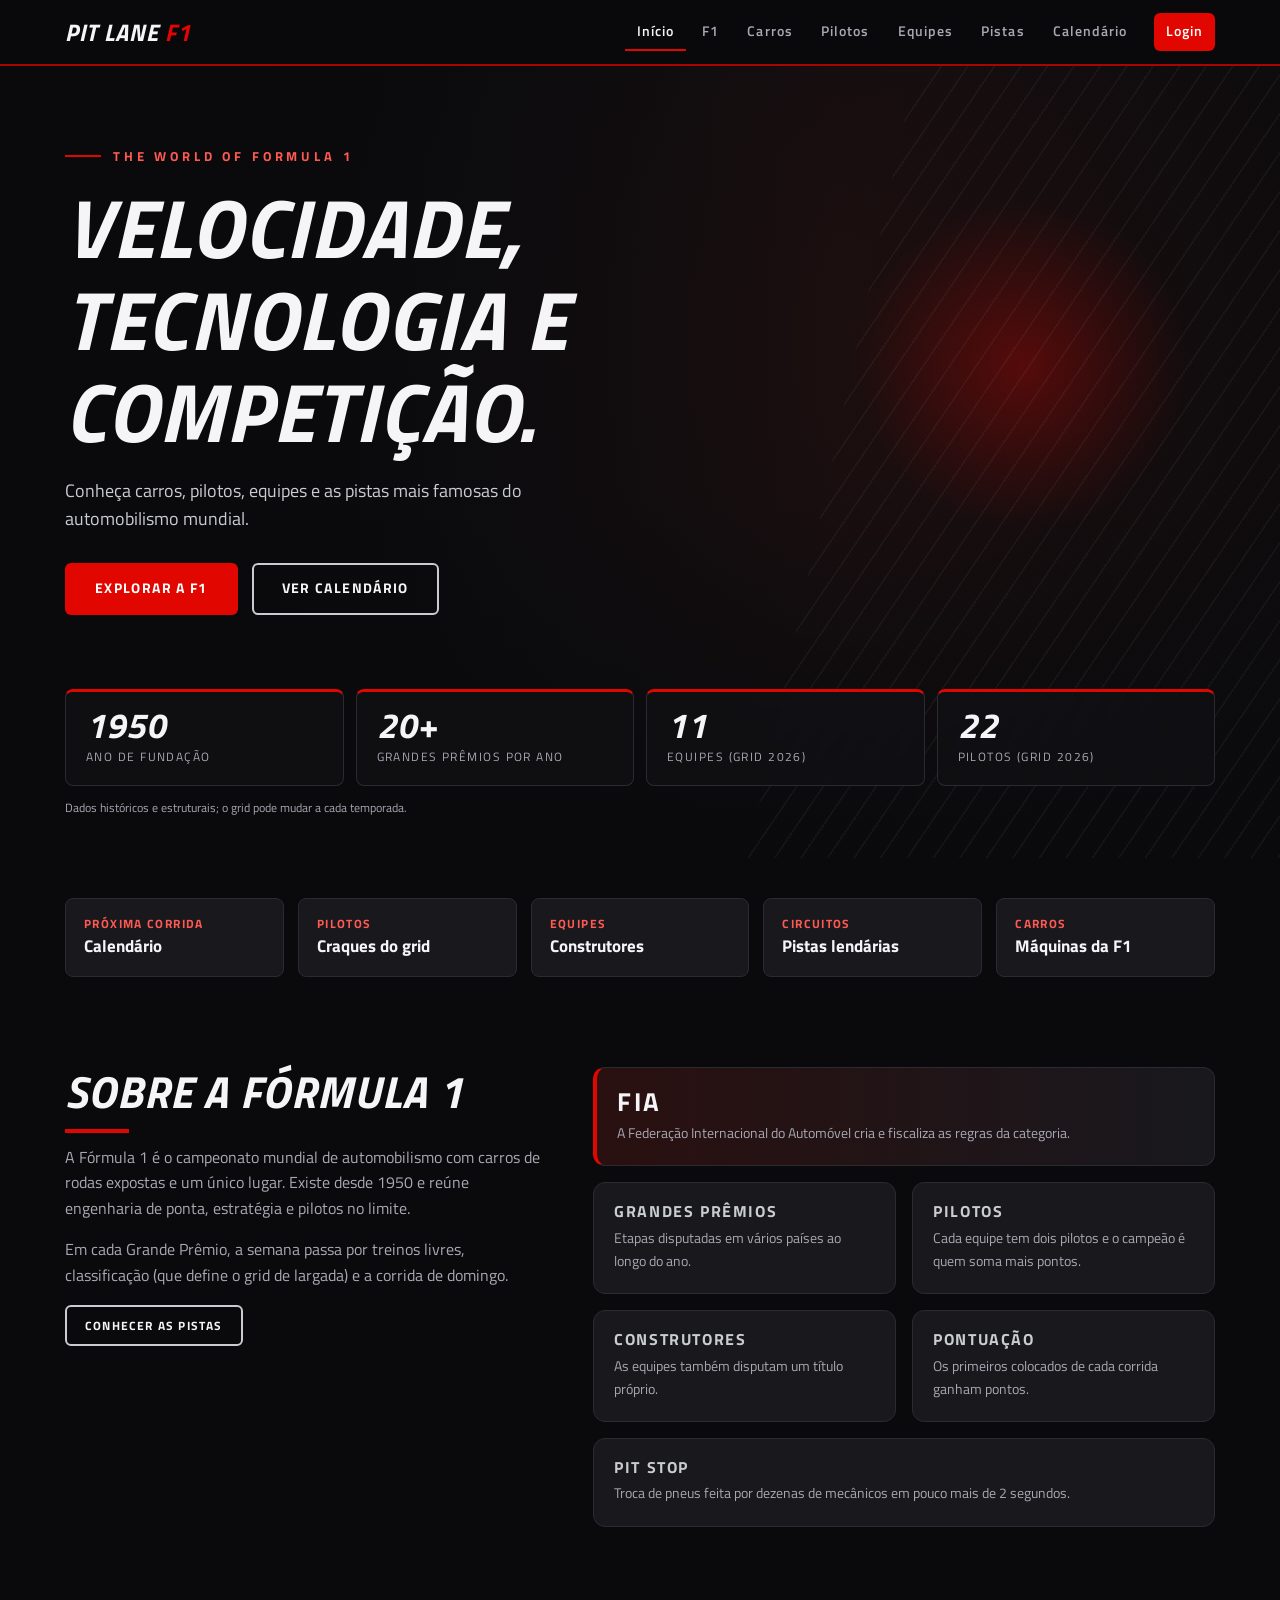
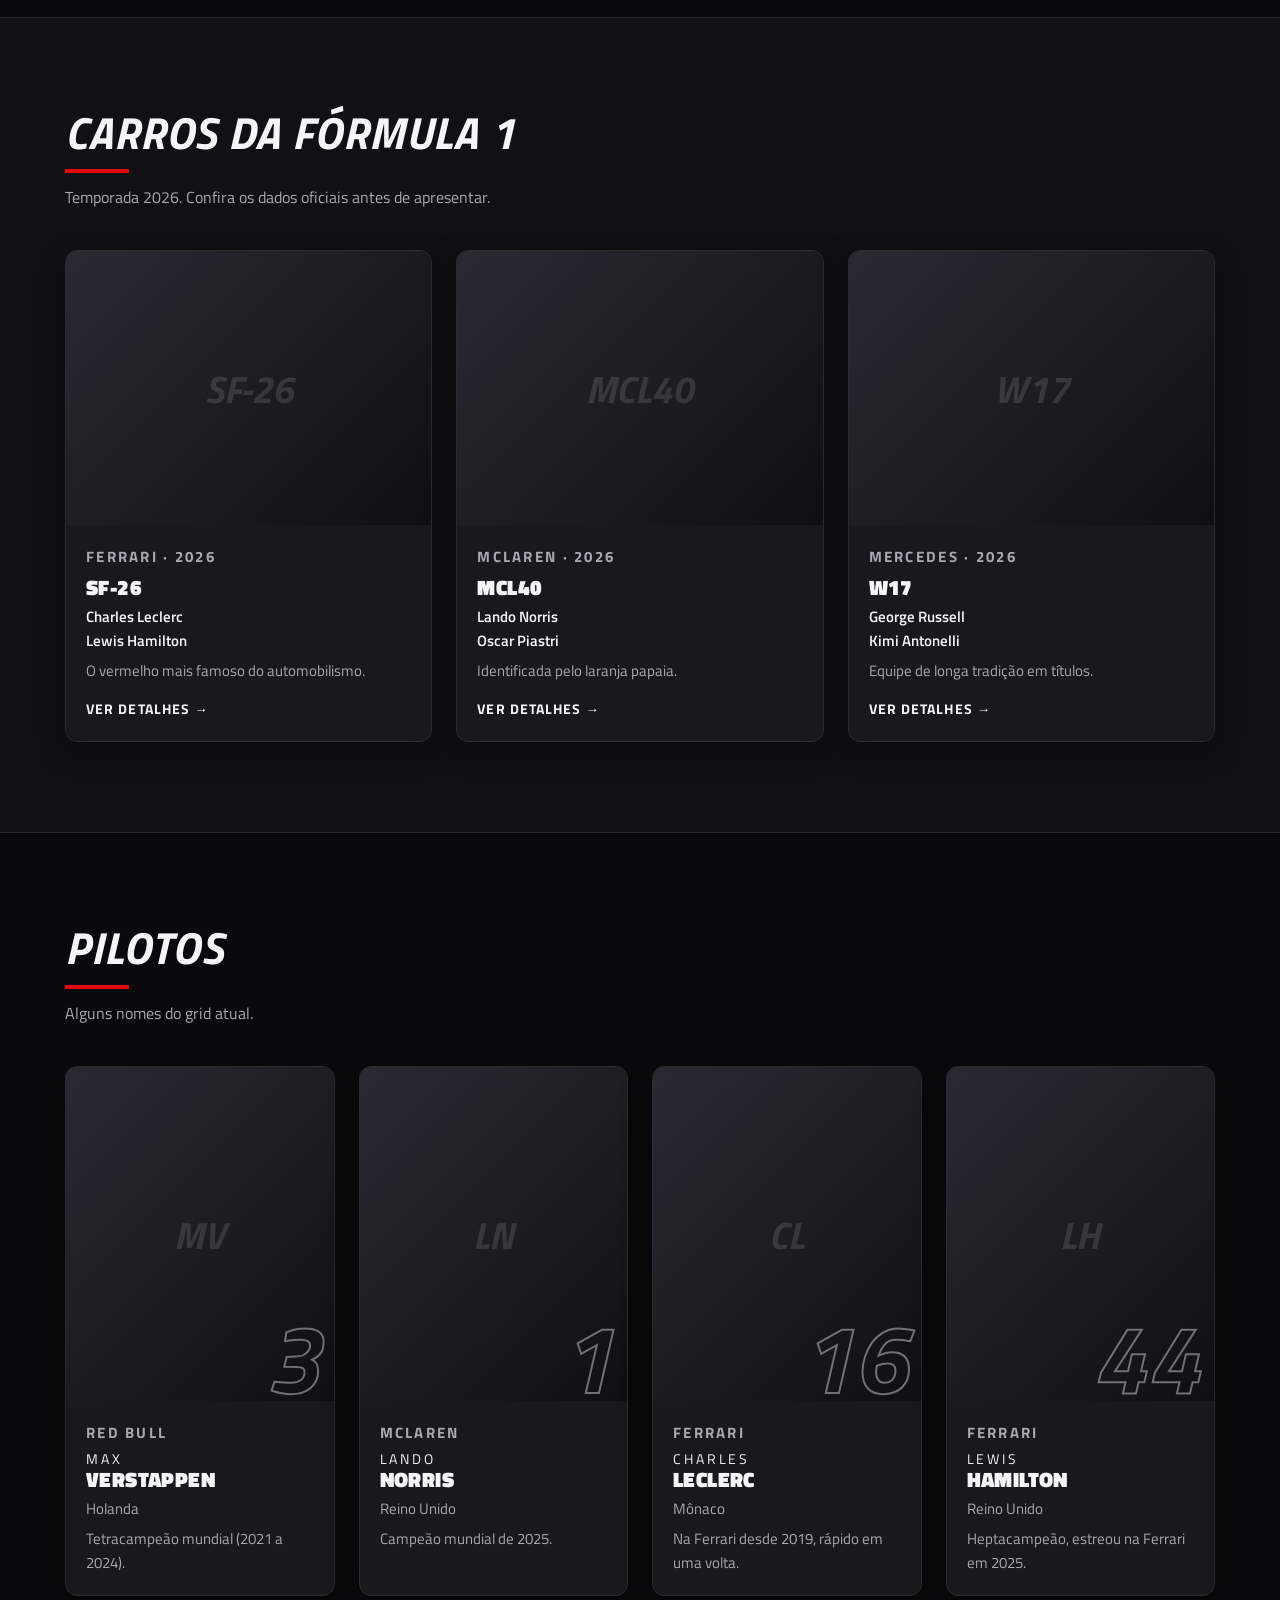
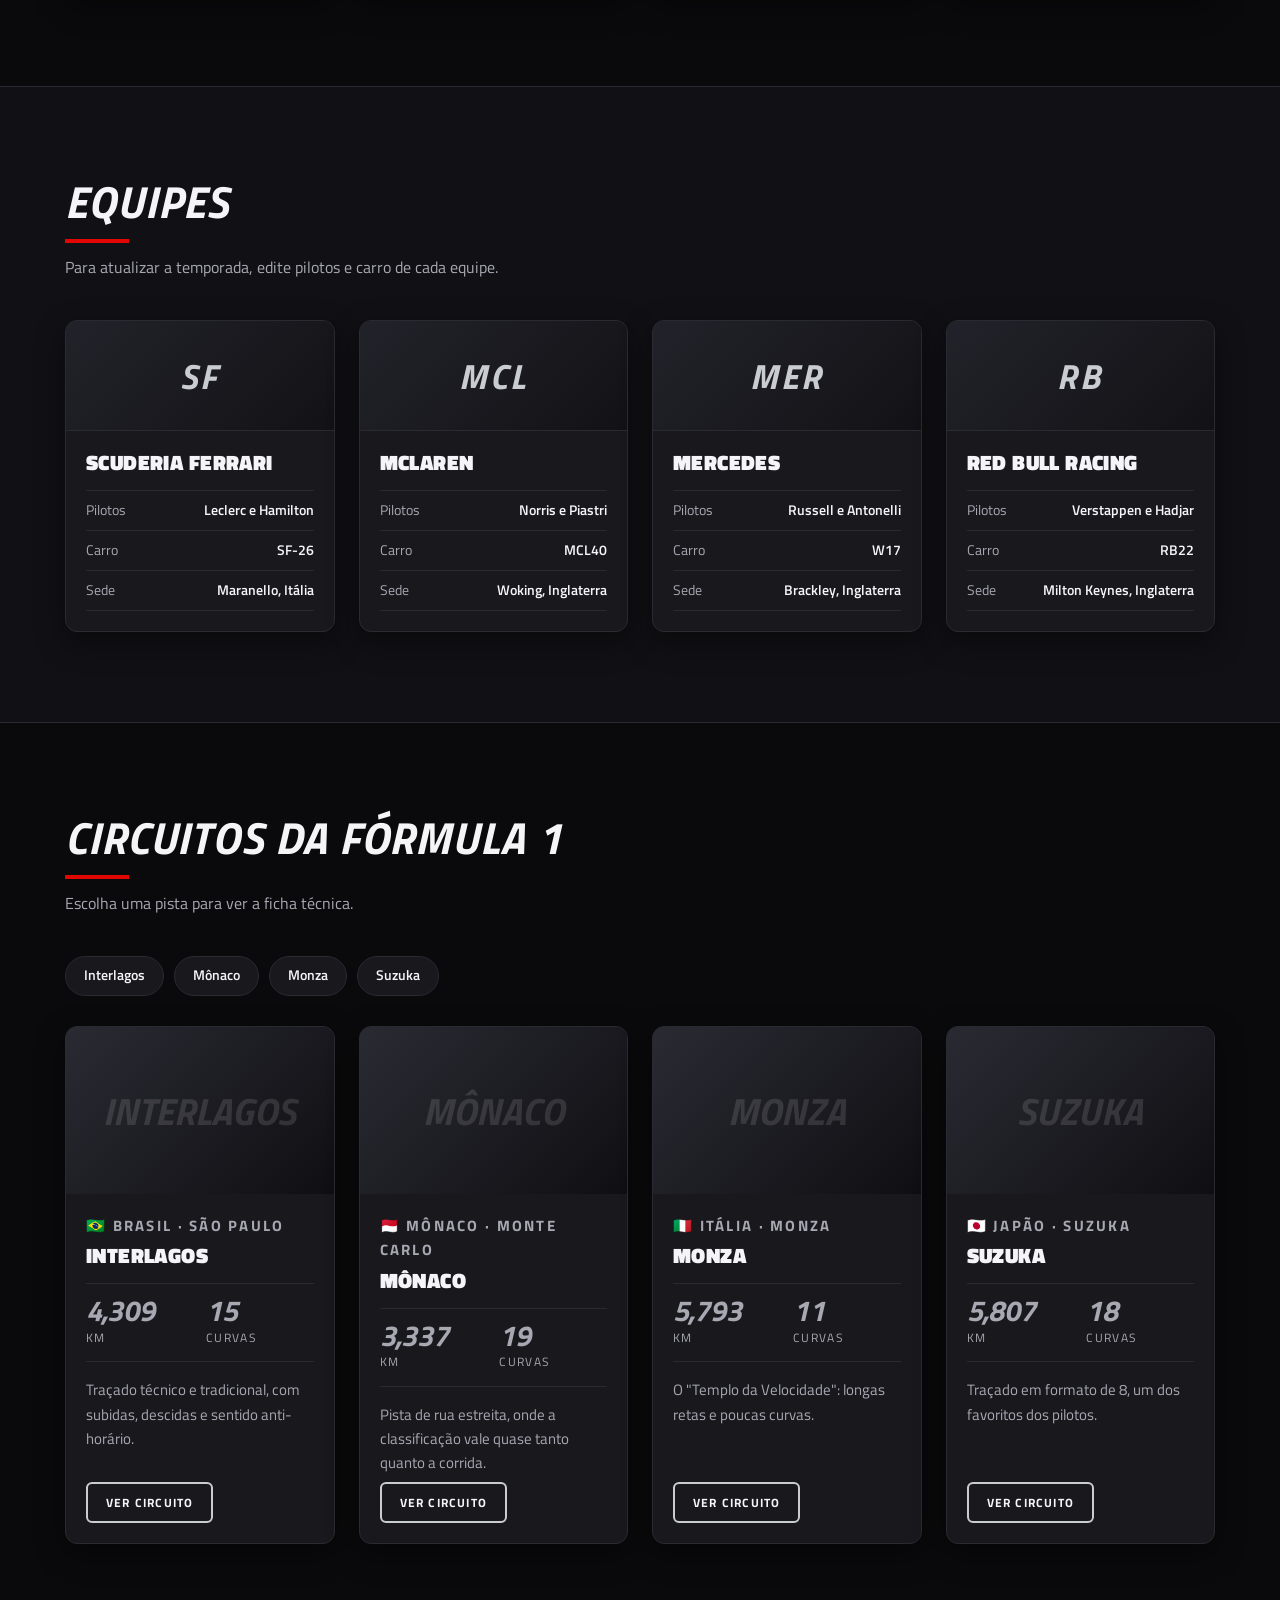
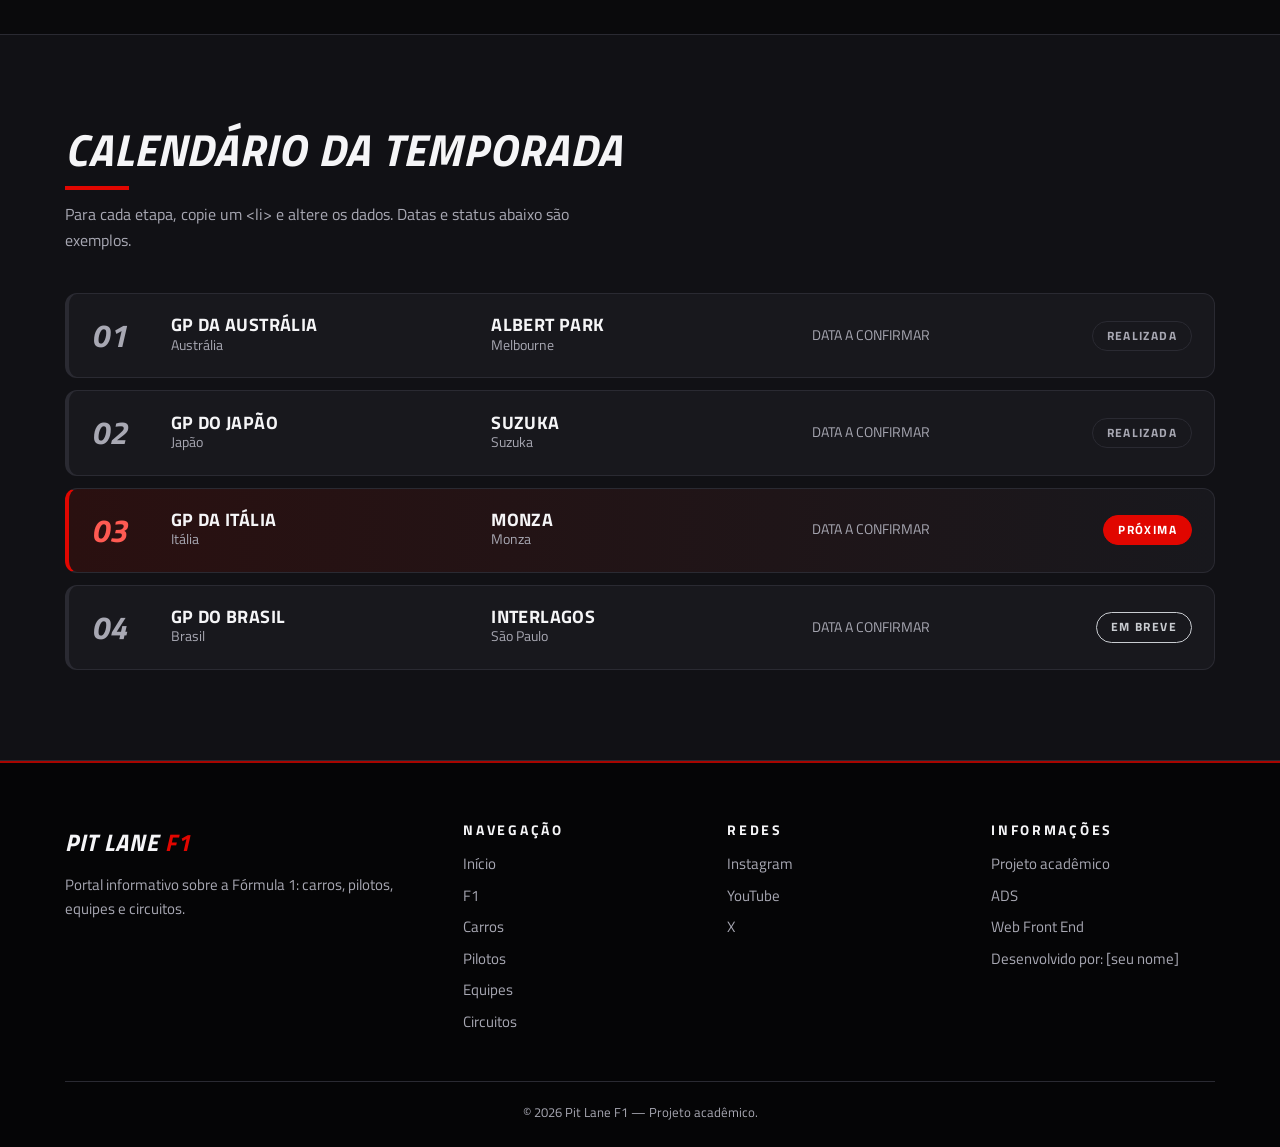
==== index.html @ fde498ed "Adiciona site Formula 1" ====
<!DOCTYPE html>
<html lang="pt-BR">
<head>
  <meta charset="UTF-8">
  <meta name="viewport" content="width=device-width, initial-scale=1.0">
  <meta name="description" content="Pit Lane F1: portal sobre Fórmula 1 com carros, pilotos, equipes, circuitos e calendário da temporada.">
  <meta name="theme-color" content="#0a0a0c">
  <title>Pit Lane F1 | Carros, pilotos, equipes e circuitos</title>
  <!-- Fonte externa: Titillium Web (Google Fonts). É usada no CSS pela variável --fonte -->
  <link rel="preconnect" href="https://fonts.googleapis.com">
  <link rel="preconnect" href="https://fonts.gstatic.com" crossorigin>
  <link href="https://fonts.googleapis.com/css2?family=Titillium+Web:ital,wght@0,400;0,600;0,700;0,900;1,700&display=swap" rel="stylesheet">
  <link rel="stylesheet" href="style.css">
</head>
<body>

<!-- ============ HEADER ============ -->
<header class="site-header">
  <div class="container header-bar">
    <a href="#inicio" class="logo" aria-label="Pit Lane F1, ir para o início">PIT LANE <span>F1</span></a>
    <!-- Menu mobile sem JavaScript: o checkbox escondido guarda "aberto/fechado" e o CSS usa :checked -->
    <input type="checkbox" id="menu-toggle" class="menu-toggle" aria-label="Abrir menu">
    <label for="menu-toggle" class="menu-btn" aria-hidden="true">☰</label>
    <nav aria-label="Menu principal">
      <ul class="menu">
        <li><a href="#inicio">Início</a></li>
        <li><a href="#f1">F1</a></li>
        <li><a href="#carros">Carros</a></li>
        <li><a href="#pilotos">Pilotos</a></li>
        <li><a href="#equipes">Equipes</a></li>
        <li><a href="#pistas">Pistas</a></li>
        <li><a href="#calendario">Calendário</a></li>
        <li><a href="login.html" class="btn-login">Login</a></li>
      </ul>
    </nav>
  </div>
</header>

<main>
<!-- ============ HERO ============ -->
<section class="hero" id="inicio" aria-labelledby="hero-titulo">
  <!-- Para usar foto: salve em img/circuitos/hero.jpg (o caminho está em --img) -->
  <div class="hero-bg" style="--img:url('img/circuitos/hero.jpg')" role="img" aria-label="Carro de Fórmula 1 em alta velocidade na pista"></div>
  <div class="container">
    <p class="eyebrow">The world of Formula 1</p>
    <h1 id="hero-titulo">Velocidade, tecnologia e competição.</h1>
    <p class="hero-texto">Conheça carros, pilotos, equipes e as pistas mais famosas do automobilismo mundial.</p>
    <div class="hero-botoes">
      <a href="#f1" class="btn btn-primary">Explorar a F1</a>
      <a href="#calendario" class="btn btn-outline">Ver calendário</a>
    </div>
  </div>
  <div class="container">
    <!-- Números: 1950 é histórico; equipes e pilotos são do grid 2026. Confira em formula1.com antes de atualizar -->
    <ul class="stats" aria-label="A F1 em números">
      <li><strong>1950</strong><span>Ano de fundação</span></li>
      <li><strong>20+</strong><span>Grandes Prêmios por ano</span></li>
      <li><strong>11</strong><span>Equipes (grid 2026)</span></li>
      <li><strong>22</strong><span>Pilotos (grid 2026)</span></li>
    </ul>
    <p class="nota">Dados históricos e estruturais; o grid pode mudar a cada temporada.</p>
  </div>
</section>

<!-- Atalhos para as seções -->
<div class="container atalhos">
  <a href="#calendario" class="atalho"><span>Próxima corrida</span><strong>Calendário</strong></a>
  <a href="#pilotos" class="atalho"><span>Pilotos</span><strong>Craques do grid</strong></a>
  <a href="#equipes" class="atalho"><span>Equipes</span><strong>Construtores</strong></a>
  <a href="#pistas" class="atalho"><span>Circuitos</span><strong>Pistas lendárias</strong></a>
  <a href="#carros" class="atalho"><span>Carros</span><strong>Máquinas da F1</strong></a>
</div>

<!-- ============ SOBRE A F1 ============ -->
<section class="section" id="f1" aria-labelledby="f1-titulo">
  <div class="container sobre">
    <div class="sobre-texto section-head">
      <h2 id="f1-titulo">Sobre a Fórmula 1</h2>
      <p>A Fórmula 1 é o campeonato mundial de automobilismo com carros de rodas expostas e um único lugar. Existe desde 1950 e reúne engenharia de ponta, estratégia e pilotos no limite.</p>
      <p>Em cada Grande Prêmio, a semana passa por treinos livres, classificação (que define o grid de largada) e a corrida de domingo.</p>
      <a href="#pistas" class="btn btn-outline btn-sm">Conhecer as pistas</a>
    </div>
    <div class="sobre-cards">
      <article class="info info--largo info--destaque"><h3>FIA</h3><p>A Federação Internacional do Automóvel cria e fiscaliza as regras da categoria.</p></article>
      <article class="info"><h3>Grandes Prêmios</h3><p>Etapas disputadas em vários países ao longo do ano.</p></article>
      <article class="info"><h3>Pilotos</h3><p>Cada equipe tem dois pilotos e o campeão é quem soma mais pontos.</p></article>
      <article class="info"><h3>Construtores</h3><p>As equipes também disputam um título próprio.</p></article>
      <article class="info"><h3>Pontuação</h3><p>Os primeiros colocados de cada corrida ganham pontos.</p></article>
      <article class="info info--largo"><h3>Pit Stop</h3><p>Troca de pneus feita por dezenas de mecânicos em pouco mais de 2 segundos.</p></article>
    </div>
  </div>
</section>

<!-- ============ CARROS ============ -->
<!-- DADOS: para atualizar a temporada, altere os textos dos cards. Fonte: formula1.com -->
<section class="section section--alt" id="carros" aria-labelledby="carros-titulo">
  <div class="container">
    <div class="section-head">
      <h2 id="carros-titulo">Carros da Fórmula 1</h2>
      <p>Temporada 2026. Confira os dados oficiais antes de apresentar.</p>
    </div>
    <div class="grid">
      <article class="card">
        <!-- data-label aparece enquanto não houver foto; a foto entra pelo --img -->
        <div class="media media--car" data-label="SF-26" style="--img:url('img/carros/ferrari.jpg')" role="img" aria-label="Carro Ferrari SF-26"></div>
        <div class="card-body">
          <p class="tag">Ferrari · 2026</p><h3>SF-26</h3>
          <p class="car-pilotos">Charles Leclerc<br>Lewis Hamilton</p>
          <p>O vermelho mais famoso do automobilismo.</p>
          <a href="#equipes" class="link-seta">Ver detalhes →</a>
        </div>
      </article>
      <article class="card">
        <div class="media media--car" data-label="MCL40" style="--img:url('img/carros/mclaren.jpg')" role="img" aria-label="Carro McLaren MCL40"></div>
        <div class="card-body">
          <p class="tag">McLaren · 2026</p><h3>MCL40</h3>
          <p class="car-pilotos">Lando Norris<br>Oscar Piastri</p>
          <p>Identificada pelo laranja papaia.</p>
          <a href="#equipes" class="link-seta">Ver detalhes →</a>
        </div>
      </article>
      <article class="card">
        <div class="media media--car" data-label="W17" style="--img:url('img/carros/mercedes.jpg')" role="img" aria-label="Carro Mercedes W17"></div>
        <div class="card-body">
          <p class="tag">Mercedes · 2026</p><h3>W17</h3>
          <p class="car-pilotos">George Russell<br>Kimi Antonelli</p>
          <p>Equipe de longa tradição em títulos.</p>
          <a href="#equipes" class="link-seta">Ver detalhes →</a>
        </div>
      </article>
    </div>
  </div>
</section>

<!-- ============ PILOTOS ============ -->
<section class="section" id="pilotos" aria-labelledby="pilotos-titulo">
  <div class="container">
    <div class="section-head">
      <h2 id="pilotos-titulo">Pilotos</h2>
      <p>Alguns nomes do grid atual.</p>
    </div>
    <div class="grid">
      <article class="card driver">
        <div class="media media--driver" data-label="MV" style="--img:url('img/pilotos/verstappen.jpg')" role="img" aria-label="Foto de Max Verstappen"><span class="driver-num">3</span></div>
        <div class="card-body"><p class="tag">Red Bull</p><h3><span>Max</span>Verstappen</h3><p>Holanda</p><p>Tetracampeão mundial (2021 a 2024).</p></div>
      </article>
      <article class="card driver">
        <div class="media media--driver" data-label="LN" style="--img:url('img/pilotos/norris.jpg')" role="img" aria-label="Foto de Lando Norris"><span class="driver-num">1</span></div>
        <div class="card-body"><p class="tag">McLaren</p><h3><span>Lando</span>Norris</h3><p>Reino Unido</p><p>Campeão mundial de 2025.</p></div>
      </article>
      <article class="card driver">
        <div class="media media--driver" data-label="CL" style="--img:url('img/pilotos/leclerc.jpg')" role="img" aria-label="Foto de Charles Leclerc"><span class="driver-num">16</span></div>
        <div class="card-body"><p class="tag">Ferrari</p><h3><span>Charles</span>Leclerc</h3><p>Mônaco</p><p>Na Ferrari desde 2019, rápido em uma volta.</p></div>
      </article>
      <article class="card driver">
        <div class="media media--driver" data-label="LH" style="--img:url('img/pilotos/hamilton.jpg')" role="img" aria-label="Foto de Lewis Hamilton"><span class="driver-num">44</span></div>
        <div class="card-body"><p class="tag">Ferrari</p><h3><span>Lewis</span>Hamilton</h3><p>Reino Unido</p><p>Heptacampeão, estreou na Ferrari em 2025.</p></div>
      </article>
    </div>
  </div>
</section>

<!-- ============ EQUIPES ============ -->
<section class="section section--alt" id="equipes" aria-labelledby="equipes-titulo">
  <div class="container">
    <div class="section-head">
      <h2 id="equipes-titulo">Equipes</h2>
      <p>Para atualizar a temporada, edite pilotos e carro de cada equipe.</p>
    </div>
    <div class="grid">
      <!-- Com logo real, troque o <span> por: <img src="img/equipes/ferrari.png" alt="Logo da Ferrari"> -->
      <article class="card">
        <div class="team-logo"><span aria-hidden="true">SF</span></div>
        <div class="card-body"><h3>Scuderia Ferrari</h3>
          <dl class="dados"><div><dt>Pilotos</dt><dd>Leclerc e Hamilton</dd></div><div><dt>Carro</dt><dd>SF-26</dd></div><div><dt>Sede</dt><dd>Maranello, Itália</dd></div></dl></div>
      </article>
      <article class="card">
        <div class="team-logo"><span aria-hidden="true">MCL</span></div>
        <div class="card-body"><h3>McLaren</h3>
          <dl class="dados"><div><dt>Pilotos</dt><dd>Norris e Piastri</dd></div><div><dt>Carro</dt><dd>MCL40</dd></div><div><dt>Sede</dt><dd>Woking, Inglaterra</dd></div></dl></div>
      </article>
      <article class="card">
        <div class="team-logo"><span aria-hidden="true">MER</span></div>
        <div class="card-body"><h3>Mercedes</h3>
          <dl class="dados"><div><dt>Pilotos</dt><dd>Russell e Antonelli</dd></div><div><dt>Carro</dt><dd>W17</dd></div><div><dt>Sede</dt><dd>Brackley, Inglaterra</dd></div></dl></div>
      </article>
      <article class="card">
        <div class="team-logo"><span aria-hidden="true">RB</span></div>
        <div class="card-body"><h3>Red Bull Racing</h3>
          <dl class="dados"><div><dt>Pilotos</dt><dd>Verstappen e Hadjar</dd></div><div><dt>Carro</dt><dd>RB22</dd></div><div><dt>Sede</dt><dd>Milton Keynes, Inglaterra</dd></div></dl></div>
      </article>
    </div>
  </div>
</section>

<!-- ============ CIRCUITOS ============ -->
<section class="section" id="pistas" aria-labelledby="pistas-titulo">
  <div class="container">
    <div class="section-head">
      <h2 id="pistas-titulo">Circuitos da Fórmula 1</h2>
      <p>Escolha uma pista para ver a ficha técnica.</p>
    </div>
    <ul class="chips" aria-label="Lista de circuitos">
      <li><a href="#interlagos">Interlagos</a></li><li><a href="#monaco">Mônaco</a></li>
      <li><a href="#monza">Monza</a></li><li><a href="#suzuka">Suzuka</a></li>
    </ul>
    <div class="grid">
      <article class="card circuit" id="interlagos">
        <div class="media" data-label="INTERLAGOS" style="--img:url('img/circuitos/interlagos.jpg')" role="img" aria-label="Autódromo de Interlagos"></div>
        <div class="card-body"><p class="tag">🇧🇷 Brasil · São Paulo</p><h3>Interlagos</h3>
          <div class="ficha"><p><strong>4,309</strong><span>km</span></p><p><strong>15</strong><span>curvas</span></p></div>
          <p>Traçado técnico e tradicional, com subidas, descidas e sentido anti-horário.</p>
          <a href="#calendario" class="btn btn-outline btn-sm">Ver circuito</a></div>
      </article>
      <article class="card circuit" id="monaco">
        <div class="media" data-label="MÔNACO" style="--img:url('img/circuitos/monaco.jpg')" role="img" aria-label="Circuito de Mônaco"></div>
        <div class="card-body"><p class="tag">🇲🇨 Mônaco · Monte Carlo</p><h3>Mônaco</h3>
          <div class="ficha"><p><strong>3,337</strong><span>km</span></p><p><strong>19</strong><span>curvas</span></p></div>
          <p>Pista de rua estreita, onde a classificação vale quase tanto quanto a corrida.</p>
          <a href="#calendario" class="btn btn-outline btn-sm">Ver circuito</a></div>
      </article>
      <article class="card circuit" id="monza">
        <div class="media" data-label="MONZA" style="--img:url('img/circuitos/monza.jpg')" role="img" aria-label="Autódromo de Monza"></div>
        <div class="card-body"><p class="tag">🇮🇹 Itália · Monza</p><h3>Monza</h3>
          <div class="ficha"><p><strong>5,793</strong><span>km</span></p><p><strong>11</strong><span>curvas</span></p></div>
          <p>O "Templo da Velocidade": longas retas e poucas curvas.</p>
          <a href="#calendario" class="btn btn-outline btn-sm">Ver circuito</a></div>
      </article>
      <article class="card circuit" id="suzuka">
        <div class="media" data-label="SUZUKA" style="--img:url('img/circuitos/suzuka.jpg')" role="img" aria-label="Circuito de Suzuka"></div>
        <div class="card-body"><p class="tag">🇯🇵 Japão · Suzuka</p><h3>Suzuka</h3>
          <div class="ficha"><p><strong>5,807</strong><span>km</span></p><p><strong>18</strong><span>curvas</span></p></div>
          <p>Traçado em formato de 8, um dos favoritos dos pilotos.</p>
          <a href="#calendario" class="btn btn-outline btn-sm">Ver circuito</a></div>
      </article>
    </div>
  </div>
</section>

<!-- ============ CALENDÁRIO ============ -->
<!-- ATENÇÃO: datas e status são EXEMPLOS. Confira em formula1.com e troque a classe corrida--realizada / --proxima / --breve -->
<section class="section section--alt" id="calendario" aria-labelledby="calendario-titulo">
  <div class="container">
    <div class="section-head">
      <h2 id="calendario-titulo">Calendário da Temporada</h2>
      <p>Para cada etapa, copie um &lt;li&gt; e altere os dados. Datas e status abaixo são exemplos.</p>
    </div>
    <ol class="calendario">
      <li class="corrida corrida--realizada"><span class="num">01</span>
        <div><h3>GP da Austrália</h3><p>Austrália</p></div>
        <div><h3>Albert Park</h3><p>Melbourne</p></div>
        <span class="data">DATA A CONFIRMAR</span><span class="status">Realizada</span></li>
      <li class="corrida corrida--realizada"><span class="num">02</span>
        <div><h3>GP do Japão</h3><p>Japão</p></div>
        <div><h3>Suzuka</h3><p>Suzuka</p></div>
        <span class="data">DATA A CONFIRMAR</span><span class="status">Realizada</span></li>
      <li class="corrida corrida--proxima"><span class="num">03</span>
        <div><h3>GP da Itália</h3><p>Itália</p></div>
        <div><h3>Monza</h3><p>Monza</p></div>
        <span class="data">DATA A CONFIRMAR</span><span class="status">Próxima</span></li>
      <li class="corrida corrida--breve"><span class="num">04</span>
        <div><h3>GP do Brasil</h3><p>Brasil</p></div>
        <div><h3>Interlagos</h3><p>São Paulo</p></div>
        <span class="data">DATA A CONFIRMAR</span><span class="status">Em breve</span></li>
    </ol>
  </div>
</section>
</main>

<!-- ============ FOOTER ============ -->
<footer class="site-footer">
  <div class="container footer-grid">
    <div><a href="#inicio" class="logo">PIT LANE <span>F1</span></a><p>Portal informativo sobre a Fórmula 1: carros, pilotos, equipes e circuitos.</p></div>
    <nav aria-label="Navegação do rodapé"><h2>Navegação</h2>
      <ul><li><a href="#inicio">Início</a></li><li><a href="#f1">F1</a></li><li><a href="#carros">Carros</a></li><li><a href="#pilotos">Pilotos</a></li><li><a href="#equipes">Equipes</a></li><li><a href="#pistas">Circuitos</a></li></ul></nav>
    <div><h2>Redes</h2>
      <!-- Links fictícios: substitua se o projeto tiver perfis reais -->
      <ul><li><a href="#">Instagram</a></li><li><a href="#">YouTube</a></li><li><a href="#">X</a></li></ul></div>
    <div><h2>Informações</h2>
      <ul><li>Projeto acadêmico</li><li>ADS</li><li>Web Front End</li><li>Desenvolvido por: [seu nome]</li></ul></div>
  </div>
  <div class="container"><p class="footer-fim">© 2026 Pit Lane F1 — Projeto acadêmico.</p></div>
</footer>

</body>
</html>
---- style.css ----
/* =====================================================
   PIT LANE F1 — style.css
   Blocos: 1 Reset · 2 Variáveis · 3 Base · 4 Header · 5 Hero · 6 Botões
   7 Seções · 8 Cards · 9 Carros · 10 Pilotos · 11 Equipes · 12 Circuitos
   13 Calendário · 14 Formulários · 15 Footer · 16 Responsivo
   ===================================================== */

/* ===== 1. RESET ===== */
*,*::before,*::after{box-sizing:border-box;margin:0;padding:0}
ul,ol{list-style:none}
a{color:inherit;text-decoration:none}
button,input{font:inherit}
img{max-width:100%;display:block}

/* ===== 2. VARIÁVEIS (paleta e medidas: altere só aqui) ===== */
:root{
  --bg-primary:#0a0a0c;--bg-secondary:#111115;--bg-card:#18181d;
  --accent:#e10600;--accent-dark:#a80500;--accent-text:#ff5a52; /* vermelho claro para textos pequenos (contraste) */
  --text-primary:#f5f5f7;--text-secondary:#a8a8b3;--metal:#c9ccd1;
  --border:#2a2a32;--shadow:0 10px 30px rgba(0,0,0,.45);
  --radius:12px;--ease:.3s ease;
  /* Fonte externa: Titillium Web (Google Fonts, carregada no <head> do HTML) */
  --fonte:"Titillium Web","Segoe UI",Arial,sans-serif;
}

/* ===== 3. BASE ===== */
html{scroll-behavior:smooth;scroll-padding-top:80px}
body{font-family:var(--fonte);background:var(--bg-primary);color:var(--text-primary);line-height:1.6}
.container{width:min(1150px,100% - 40px);margin-inline:auto}
:focus-visible{outline:3px solid var(--accent-text);outline-offset:3px}
h1,h2,h3{line-height:1.1;text-transform:uppercase;letter-spacing:.02em}
@keyframes entrada{from{opacity:0;transform:translateY(24px)}}

/* ===== 4. HEADER ===== */
.site-header{position:sticky;top:0;z-index:50;background:rgba(10,10,12,.85);backdrop-filter:blur(10px);border-bottom:2px solid var(--accent-dark)}
.header-bar{display:flex;align-items:center;justify-content:space-between;height:64px}
.logo{font-size:1.5rem;font-weight:900;font-style:italic;letter-spacing:.04em}
.logo span{color:var(--accent)}
.menu{display:flex;align-items:center;gap:4px}
.menu a{position:relative;display:block;padding:8px 12px;font-size:.85rem;font-weight:600;letter-spacing:.08em;color:var(--text-secondary);transition:color var(--ease)}
.menu a::after{content:"";position:absolute;left:12px;right:12px;bottom:2px;height:2px;background:var(--accent);transform:scaleX(0);transition:transform var(--ease)}
.menu a:hover,.menu a:focus-visible{color:var(--text-primary)}
.menu a:hover::after{transform:scaleX(1)}
.menu .btn-login{margin-left:10px;background:var(--accent);color:#fff;border-radius:6px}
.menu .btn-login::after{display:none}
.menu .btn-login:hover{background:var(--accent-dark)}
/* Link ativo: a seção clicada vira :target e o body:has() destaca o link correspondente (sem JavaScript) */
body:not(:has(:target)) .menu a[href="#inicio"],
body:has(#f1:target) .menu a[href="#f1"],body:has(#carros:target) .menu a[href="#carros"],
body:has(#pilotos:target) .menu a[href="#pilotos"],body:has(#equipes:target) .menu a[href="#equipes"],
body:has(#pistas:target) .menu a[href="#pistas"],body:has(#calendario:target) .menu a[href="#calendario"]{color:var(--text-primary);box-shadow:inset 0 -2px 0 var(--accent)}
.menu-toggle,.menu-btn{display:none}

/* ===== 5. HERO ===== */
.hero{position:relative;isolation:isolate;overflow:hidden;min-height:88vh;padding:80px 0 40px;display:flex;flex-direction:column;justify-content:space-between}
/* Imagem: troque o caminho em --img no HTML. Sem imagem, aparece o degradê de fundo. */
.hero-bg{position:absolute;inset:0;z-index:-1;
  background:linear-gradient(90deg,var(--bg-primary) 18%,rgba(10,10,12,.55) 65%,rgba(10,10,12,.8)),
  linear-gradient(0deg,var(--bg-primary),transparent 45%),
  var(--img,none) center/cover,
  radial-gradient(circle at 75% 35%,#3a1412,var(--bg-secondary) 55%,var(--bg-primary))}
.hero-bg::before{content:"";position:absolute;right:6%;top:15%;width:360px;height:360px;background:radial-gradient(circle,rgba(225,6,0,.3),transparent 65%)}
.hero-bg::after{content:"";position:absolute;right:-10%;top:0;bottom:0;width:45%;transform:skewX(-12deg);background:repeating-linear-gradient(115deg,transparent 0 22px,rgba(255,255,255,.04) 22px 24px)}
.eyebrow{display:flex;align-items:center;gap:12px;color:var(--accent-text);font-size:.8rem;font-weight:700;letter-spacing:.3em;text-transform:uppercase}
.eyebrow::before{content:"";width:36px;height:2px;background:var(--accent)}
.hero h1{max-width:12ch;margin:16px 0 20px;font-size:clamp(2.6rem,7vw,5.2rem);font-weight:900;font-style:italic}
.hero-texto{max-width:46ch;color:var(--metal);font-size:1.1rem}
.hero-botoes{display:flex;flex-wrap:wrap;gap:14px;margin-top:30px}
.stats{display:grid;grid-template-columns:repeat(auto-fit,minmax(150px,1fr));gap:12px;margin-top:56px}
.stats li{padding:16px 20px;background:rgba(17,17,21,.85);border:1px solid var(--border);border-top:3px solid var(--accent);border-radius:8px;backdrop-filter:blur(6px)}
.stats strong{display:block;font-size:2.2rem;font-weight:900;font-style:italic;line-height:1}
.stats span{font-size:.75rem;letter-spacing:.12em;text-transform:uppercase;color:var(--text-secondary)}
.nota{margin-top:12px;font-size:.78rem;color:var(--text-secondary)}
.atalhos{display:grid;grid-template-columns:repeat(auto-fit,minmax(170px,1fr));gap:14px;padding:40px 0 0}
.atalho{padding:16px 18px;background:var(--bg-card);border:1px solid var(--border);border-radius:8px;transition:border-color var(--ease),transform var(--ease)}
.atalho:hover{border-color:var(--accent);transform:translateY(-4px)}
.atalho span{display:block;font-size:.72rem;letter-spacing:.12em;text-transform:uppercase;color:var(--accent-text);font-weight:700}
.atalho strong{font-size:1.05rem}

/* ===== 6. BOTÕES ===== */
.btn{display:inline-block;padding:13px 28px;border:2px solid transparent;border-radius:6px;font-size:.85rem;font-weight:700;letter-spacing:.1em;text-transform:uppercase;text-align:center;cursor:pointer;transition:transform var(--ease),background var(--ease),border-color var(--ease),box-shadow var(--ease)}
.btn-primary{background:var(--accent);color:#fff}
.btn-primary:hover{background:var(--accent-dark);transform:translateY(-3px);box-shadow:0 8px 20px rgba(225,6,0,.35)}
.btn-outline{border-color:var(--metal);color:var(--text-primary)}
.btn-outline:hover{border-color:var(--accent);background:rgba(225,6,0,.12);transform:translateY(-3px)}
.btn-sm{padding:9px 18px;font-size:.75rem}

/* ===== 7. SEÇÕES ===== */
.section{padding:90px 0;animation:entrada .8s ease both}
.section--alt{background:var(--bg-secondary);border-block:1px solid var(--border)}
.section-head{margin-bottom:40px}
.section-head h2{font-size:clamp(1.9rem,4vw,2.8rem);font-weight:900;font-style:italic}
.section-head h2::after{content:"";display:block;width:64px;height:4px;margin-top:12px;background:var(--accent)}
.section-head p{max-width:60ch;margin-top:12px;color:var(--text-secondary)}
.grid{display:grid;gap:24px;grid-template-columns:repeat(auto-fit,minmax(min(100%,250px),1fr))}
/* Sobre a F1: texto à esquerda, cards com hierarquia à direita */
.sobre{display:grid;grid-template-columns:1fr 1.3fr;gap:50px;align-items:start}
.sobre-texto p{margin-bottom:16px;color:var(--text-secondary)}
.sobre-cards{display:grid;grid-template-columns:repeat(2,1fr);gap:16px}
.info{padding:20px;background:var(--bg-card);border:1px solid var(--border);border-radius:var(--radius);transition:border-color var(--ease),transform var(--ease)}
.info:hover{border-color:var(--accent-dark);transform:translateY(-4px)}
.info h3{margin-bottom:6px;font-size:1rem;letter-spacing:.1em;color:var(--metal)}
.info p{font-size:.9rem;color:var(--text-secondary)}
.info--largo{grid-column:span 2}
.info--destaque{border-left:4px solid var(--accent);background:linear-gradient(90deg,#2a1010,var(--bg-card))}
.info--destaque h3{font-size:1.6rem;color:var(--text-primary)}

/* ===== 8. CARDS (componente base reutilizado em todas as seções) ===== */
.card{position:relative;display:flex;flex-direction:column;overflow:hidden;background:var(--bg-card);border:1px solid var(--border);border-radius:var(--radius);box-shadow:var(--shadow);transition:transform var(--ease),border-color var(--ease),box-shadow var(--ease)}
.card::after{content:"";position:absolute;left:0;bottom:0;width:0;height:3px;background:var(--accent);transition:width .4s ease}
.card:hover,.card:focus-within{transform:translateY(-6px);border-color:var(--accent-dark);box-shadow:0 18px 40px rgba(0,0,0,.6)}
.card:hover::after,.card:focus-within::after{width:100%}
.card-body{display:flex;flex-direction:column;flex:1;gap:6px;padding:20px}
.card h3{font-size:1.3rem;font-weight:900}
.card p{font-size:.95rem;color:var(--text-secondary)}
.tag{font-size:.75rem;font-weight:700;letter-spacing:.15em;text-transform:uppercase;color:var(--accent-text)}
.link-seta{margin-top:auto;padding-top:10px;font-size:.85rem;font-weight:700;letter-spacing:.08em;text-transform:uppercase;transition:color var(--ease),letter-spacing var(--ease)}
.link-seta:hover{color:var(--accent-text);letter-spacing:.14em}
/* Área de imagem: a foto entra pela variável --img; sem foto, aparece o degradê com o texto de data-label */
.media{position:relative;isolation:isolate;overflow:hidden;aspect-ratio:16/10;background:linear-gradient(135deg,#2a2a33,#0f0f13)}
.media::before{content:"";position:absolute;inset:0;z-index:1;background:var(--img,none) center/cover;transition:transform .6s ease}
.media::after{content:attr(data-label);position:absolute;inset:0;z-index:0;display:grid;place-items:center;font-size:2.4rem;font-weight:900;font-style:italic;color:rgba(255,255,255,.12)}
.card:hover .media::before{transform:scale(1.06)}
.dados{margin-top:10px;border-top:1px solid var(--border)}
.dados div{display:flex;justify-content:space-between;gap:12px;padding:8px 0;border-bottom:1px solid var(--border);font-size:.9rem}
.dados dt{color:var(--text-secondary)}
.dados dd{font-weight:600;text-align:right}

/* ===== 9. CARROS ===== */
.media--car{aspect-ratio:4/3}
.car-pilotos{color:var(--text-primary)!important;font-weight:600}

/* ===== 10. PILOTOS ===== */
.media--driver{aspect-ratio:4/5}
.driver-num{position:absolute;right:14px;bottom:-4px;z-index:2;font-size:6rem;font-weight:900;font-style:italic;line-height:1;color:transparent;-webkit-text-stroke:2px rgba(255,255,255,.4)}
.driver h3 span{display:block;font-size:.9rem;font-weight:400;letter-spacing:.2em}

/* ===== 11. EQUIPES ===== */
.team-logo{display:grid;place-items:center;height:110px;background:linear-gradient(135deg,#22222a,#121216);border-bottom:1px solid var(--border)}
.team-logo img{width:auto;max-height:64px}
.team-logo span{font-size:2.2rem;font-weight:900;font-style:italic;letter-spacing:.08em;color:var(--metal)}

/* ===== 12. CIRCUITOS ===== */
.chips{display:flex;flex-wrap:wrap;gap:10px;margin-bottom:30px}
.chips a{display:inline-block;padding:8px 18px;background:var(--bg-card);border:1px solid var(--border);border-radius:999px;font-size:.85rem;font-weight:600;transition:background var(--ease),border-color var(--ease)}
.chips a:hover{background:var(--accent);border-color:var(--accent)}
.circuit:target{border-color:var(--accent)}
.ficha{display:grid;grid-template-columns:1fr 1fr;gap:12px;margin:10px 0;padding:12px 0;border-block:1px solid var(--border)}
.ficha strong{display:block;font-size:1.8rem;font-weight:900;font-style:italic;line-height:1}
.ficha span{font-size:.72rem;letter-spacing:.12em;text-transform:uppercase;color:var(--text-secondary)}
.circuit .btn{align-self:flex-start;margin-top:auto}

/* ===== 13. CALENDÁRIO ===== */
.calendario{display:grid;gap:12px}
.corrida{display:grid;grid-template-columns:64px 1.3fr 1.3fr 1fr 130px;gap:16px;align-items:center;padding:16px 22px;background:var(--bg-card);border:1px solid var(--border);border-left:4px solid var(--border);border-radius:var(--radius);transition:transform var(--ease),background var(--ease)}
.corrida:hover{transform:translateX(6px);background:#1e1e25}
.corrida .num{font-size:2rem;font-weight:900;font-style:italic;color:var(--text-secondary)}
.corrida h3{font-size:1.1rem}
.corrida p,.corrida .data{font-size:.85rem;color:var(--text-secondary)}
.status{justify-self:end;padding:5px 14px;border:1px solid var(--border);border-radius:999px;font-size:.72rem;font-weight:700;letter-spacing:.12em;text-transform:uppercase;text-align:center;color:var(--text-secondary)}
.corrida--proxima{border-left-color:var(--accent);background:linear-gradient(90deg,#2a1010,var(--bg-card))}
.corrida--proxima .num{color:var(--accent-text)}
.corrida--proxima .status{background:var(--accent);border-color:var(--accent);color:#fff}
.corrida--breve .status{border-color:var(--metal);color:var(--metal)}

/* ===== 14. FORMULÁRIOS (login e cadastro) ===== */
.auth{display:grid;place-items:center;min-height:100vh;padding:24px;
  background:radial-gradient(circle at 80% 10%,rgba(225,6,0,.25),transparent 45%),repeating-linear-gradient(115deg,transparent 0 40px,rgba(255,255,255,.03) 40px 42px),var(--bg-primary)}
.form-card{width:min(100%,430px);padding:36px 32px;background:rgba(24,24,29,.94);border:1px solid var(--border);border-top:4px solid var(--accent);border-radius:var(--radius);box-shadow:var(--shadow);animation:entrada .7s ease both}
.form-card h1{margin-top:18px;font-size:1.9rem;font-weight:900;font-style:italic}
.form-sub{margin:6px 0 20px;color:var(--text-secondary)}
.aviso{padding:10px 12px;border:1px solid var(--accent-dark);border-radius:8px;background:rgba(225,6,0,.1);font-size:.8rem}
.campo{margin-top:16px}
.campo label{display:block;margin-bottom:6px;font-size:.8rem;font-weight:600;letter-spacing:.08em;text-transform:uppercase;color:var(--metal)}
.campo input{width:100%;padding:12px 14px;color:var(--text-primary);background:var(--bg-primary);border:1px solid var(--border);border-radius:8px;transition:border-color var(--ease),box-shadow var(--ease)}
.campo input::placeholder{color:#7a7a86}
.campo input:focus{outline:none;border-color:var(--accent);box-shadow:0 0 0 3px rgba(225,6,0,.3)}
.campo input:not(:placeholder-shown):invalid{border-color:#ff8a4d} /* aviso visual de campo inválido */
.dica{display:block;margin-top:6px;font-size:.78rem;color:var(--text-secondary)}
.form-card .btn{width:100%;margin-top:24px}
.form-links{display:grid;gap:8px;margin-top:20px;text-align:center;font-size:.9rem;color:var(--text-secondary)}
.form-links a{font-weight:600;color:var(--accent-text)}
.form-links a:hover{text-decoration:underline}

/* ===== 15. FOOTER ===== */
.site-footer{padding:60px 0 24px;background:#050506;border-top:2px solid var(--accent-dark);font-size:.92rem;color:var(--text-secondary)}
.footer-grid{display:grid;grid-template-columns:1.6fr 1fr 1fr 1fr;gap:40px}
.footer-grid h2{margin-bottom:14px;font-size:.85rem;letter-spacing:.2em;color:var(--text-primary)}
.footer-grid li{margin-bottom:8px}
.footer-grid a{transition:color var(--ease)}
.footer-grid a:hover{color:var(--accent-text)}
.footer-grid .logo{display:block;margin-bottom:12px;color:var(--text-primary)}
.footer-fim{margin-top:40px;padding-top:20px;border-top:1px solid var(--border);text-align:center;font-size:.8rem}

/* ===== 16. RESPONSIVO ===== */
@media(max-width:1024px){
  .sobre{grid-template-columns:1fr}
  .footer-grid{grid-template-columns:1fr 1fr}
}
@media(max-width:850px){
  /* Menu hambúrguer sem JavaScript: checkbox marcado (:checked) = menu aberto */
  .menu-toggle{display:block;position:absolute;width:1px;height:1px;opacity:0}
  .menu-toggle:focus-visible+.menu-btn{outline:3px solid var(--accent-text)}
  .menu-btn{display:block;margin-left:auto;padding:2px 12px;border:2px solid var(--metal);border-radius:6px;font-size:1.4rem;cursor:pointer}
  .menu{display:none;position:absolute;top:100%;left:0;right:0;flex-direction:column;align-items:stretch;padding:16px 20px;background:rgba(10,10,12,.97);border-bottom:2px solid var(--accent-dark)}
  .menu-toggle:checked~nav .menu{display:flex}
  .menu .btn-login{margin:8px 0 0;text-align:center}
}
@media(max-width:700px){
  .section{padding:64px 0}
  .hero{min-height:auto;padding-top:56px}
  .sobre-cards{grid-template-columns:1fr}
  .info--largo{grid-column:auto}
  .corrida{grid-template-columns:48px 1fr;gap:6px 14px}
  .corrida>:nth-child(n+3){grid-column:2}
  .status{justify-self:start;margin-top:6px}
  .footer-grid{grid-template-columns:1fr}
  .form-card{padding:28px 20px}
}
/* Respeita quem prefere menos animações */
@media(prefers-reduced-motion:reduce){
  *,*::before,*::after{animation:none!important;transition:none!important}
  html{scroll-behavior:auto}
}
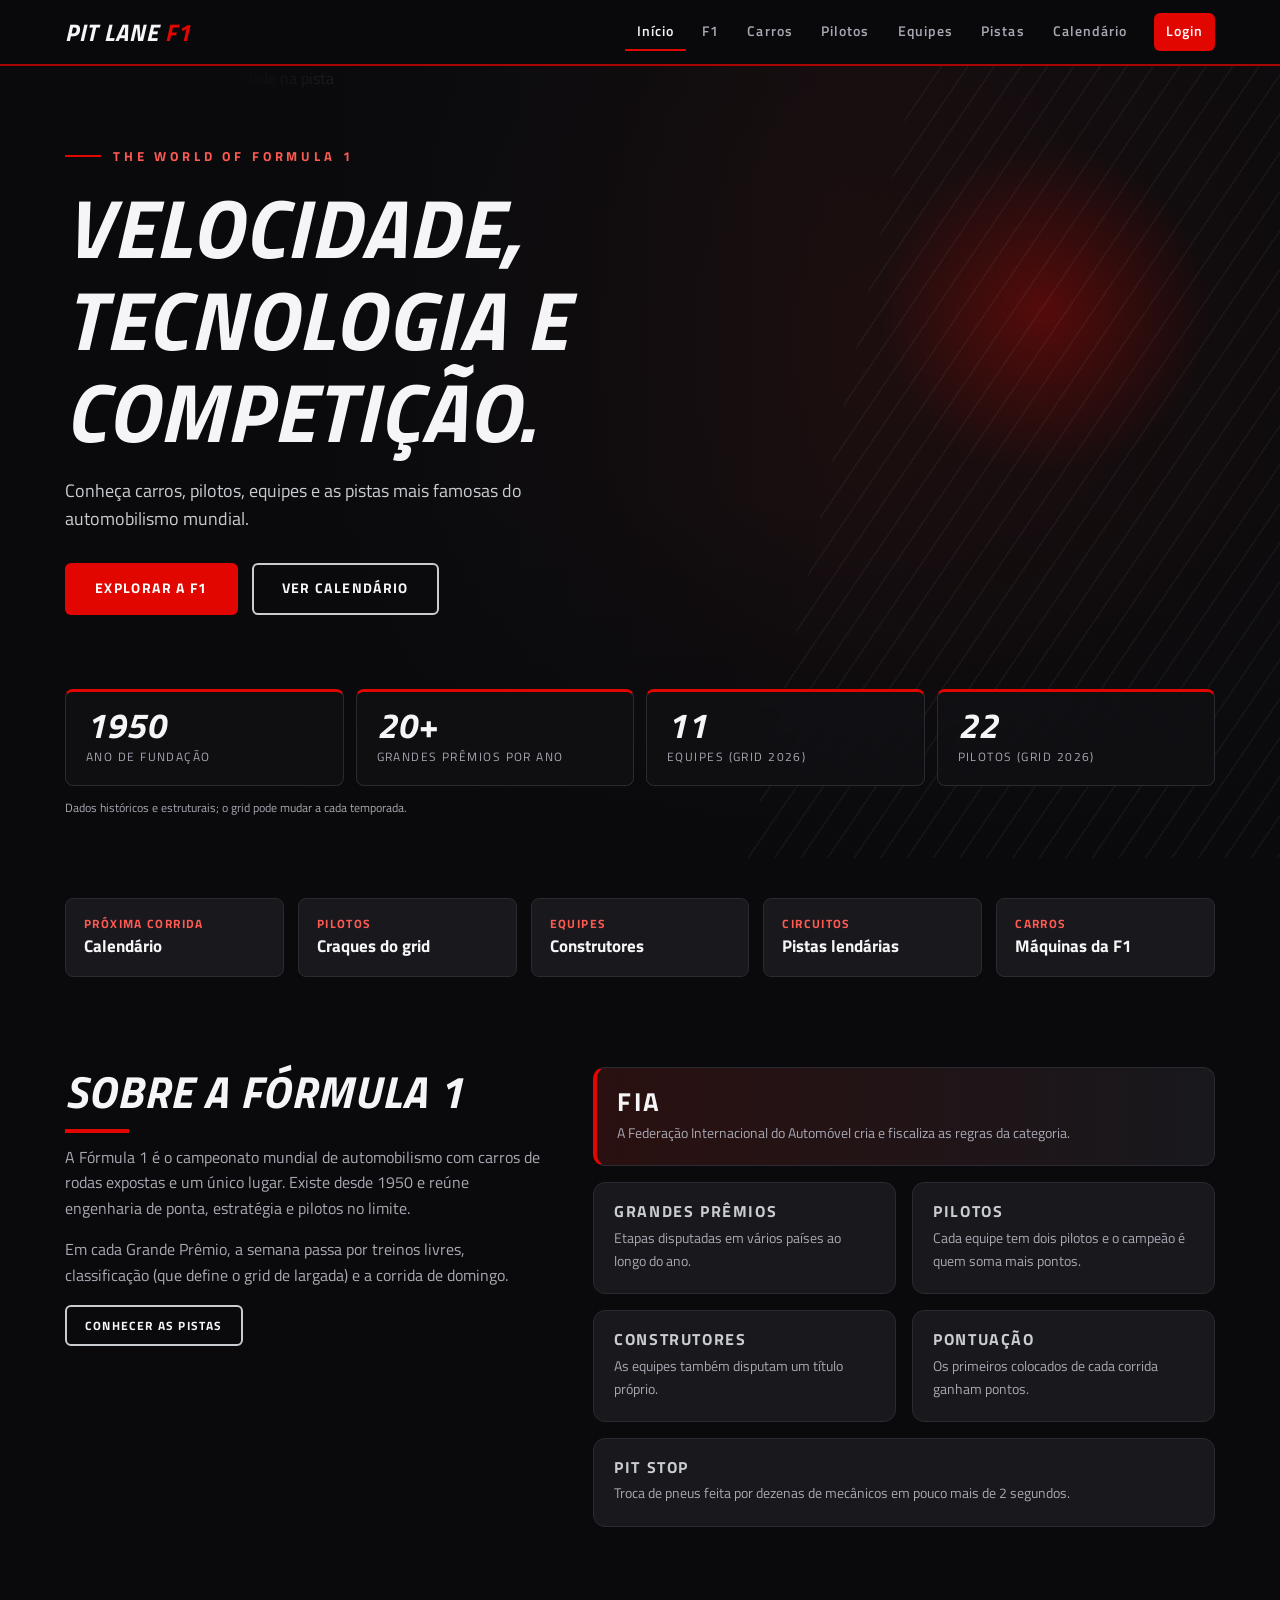
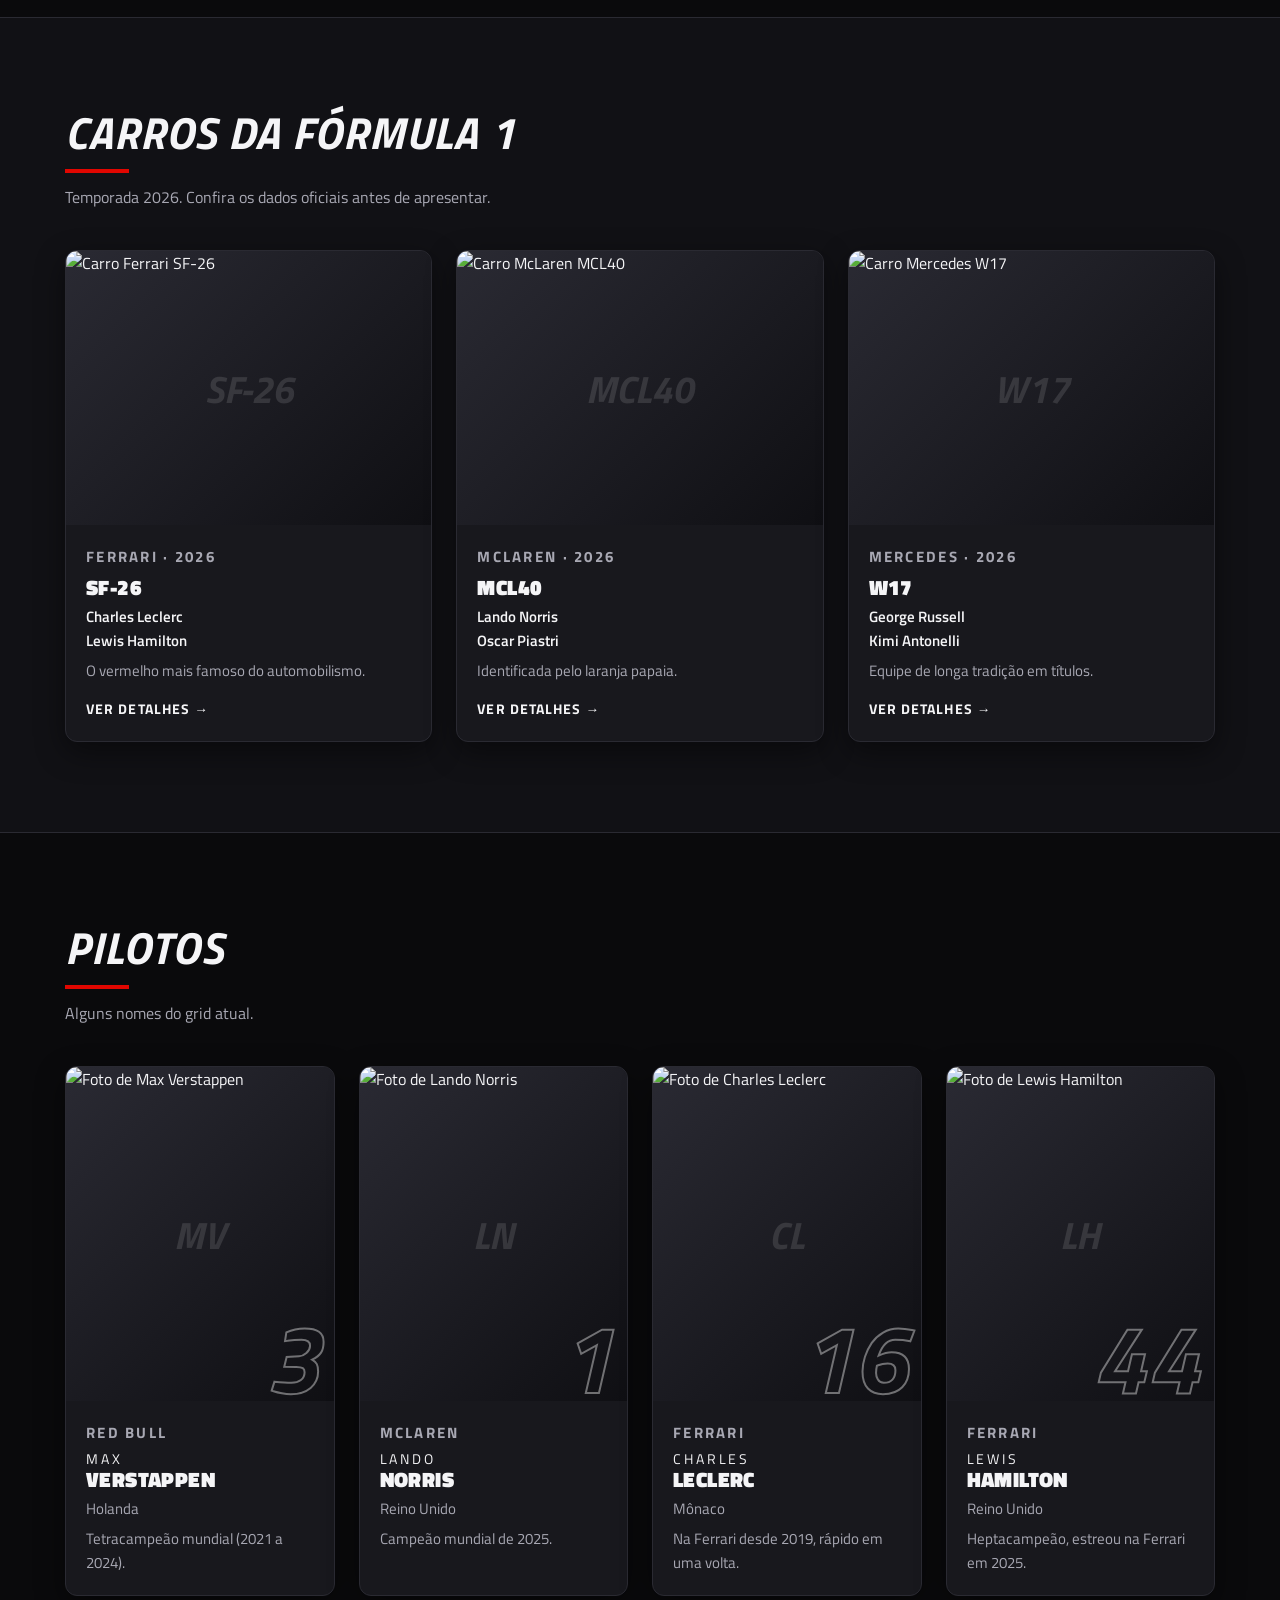
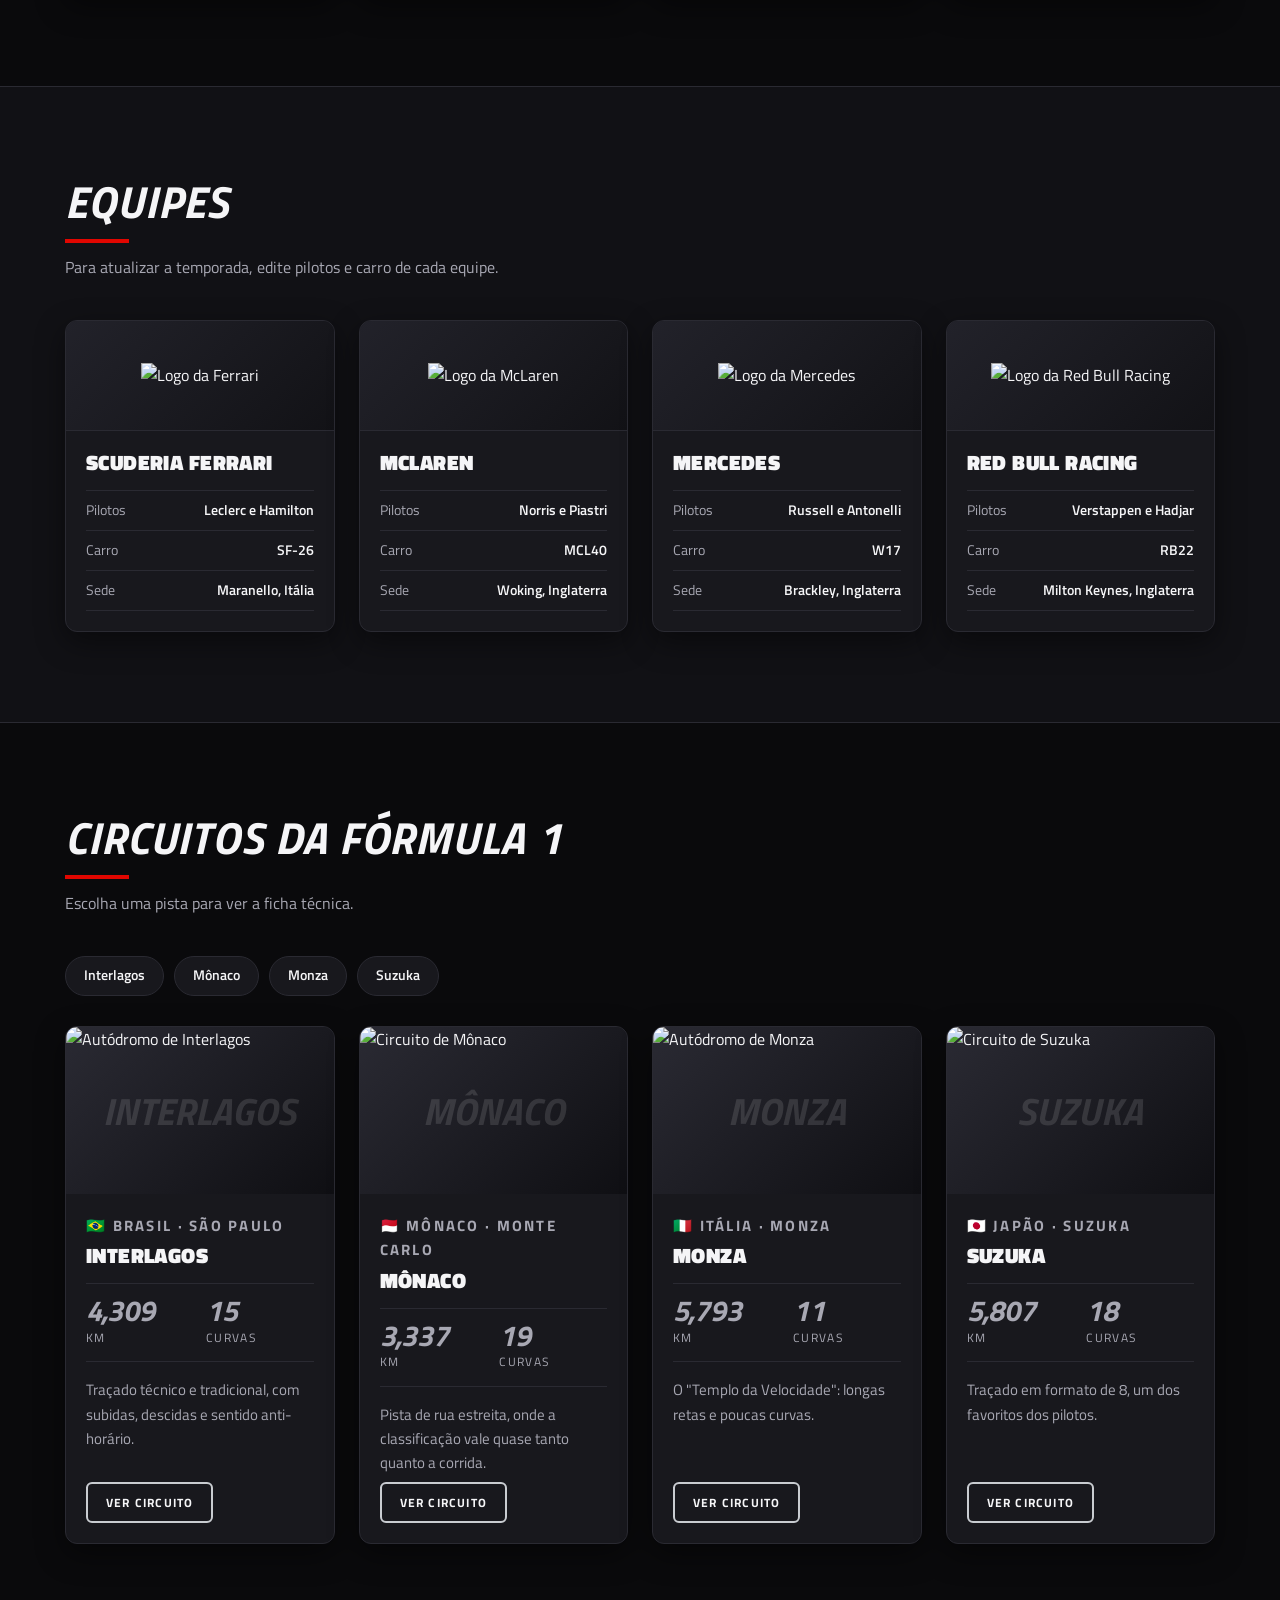
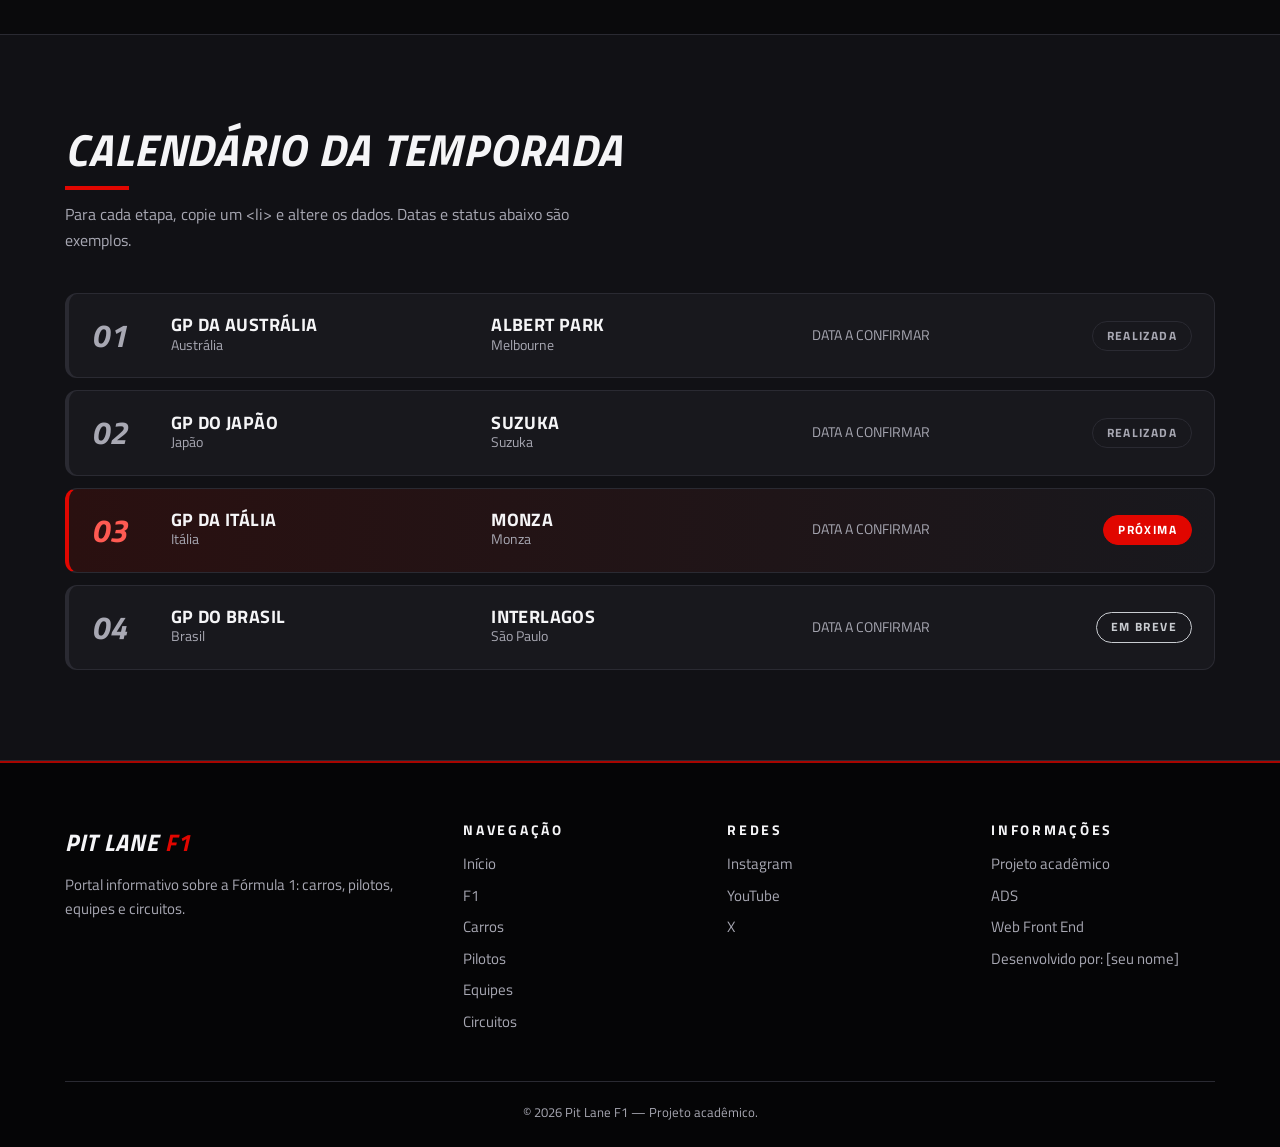
==== commit 4c92e2c4: "Atualiza site Pit Lane F1" ====
--- a/index.html
+++ b/index.html
@@ -39,8 +39,8 @@
 <main>
 <!-- ============ HERO ============ -->
 <section class="hero" id="inicio" aria-labelledby="hero-titulo">
-  <!-- Para usar foto: salve em img/circuitos/hero.jpg (o caminho está em --img) -->
-  <div class="hero-bg" style="--img:url('img/circuitos/hero.jpg')" role="img" aria-label="Carro de Fórmula 1 em alta velocidade na pista"></div>
+  <!-- Foto do hero: salve em img/circuitos/hero.jpg -->
+  <img class="hero-bg" src="/../front/IMAGENS/TVYSUDS5GVD2JNG3MAEZQXG4PM.avif" alt="Carro de Fórmula 1 em alta velocidade na pista">
   <div class="container">
     <p class="eyebrow">The world of Formula 1</p>
     <h1 id="hero-titulo">Velocidade, tecnologia e competição.</h1>
@@ -101,8 +101,8 @@
     </div>
     <div class="grid">
       <article class="card">
-        <!-- data-label aparece enquanto não houver foto; a foto entra pelo --img -->
-        <div class="media media--car" data-label="SF-26" style="--img:url('img/carros/ferrari.jpg')" role="img" aria-label="Carro Ferrari SF-26"></div>
+        <!-- data-label aparece enquanto não houver foto; a foto entra pela tag <img> -->
+        <div class="media media--car" data-label="SF-26"><img src="/../00/IMAGENS/CARROS/LF-26.jpg" alt="Carro Ferrari SF-26" loading="lazy"></div>
         <div class="card-body">
           <p class="tag">Ferrari · 2026</p><h3>SF-26</h3>
           <p class="car-pilotos">Charles Leclerc<br>Lewis Hamilton</p>
@@ -111,7 +111,7 @@
         </div>
       </article>
       <article class="card">
-        <div class="media media--car" data-label="MCL40" style="--img:url('img/carros/mclaren.jpg')" role="img" aria-label="Carro McLaren MCL40"></div>
+        <div class="media media--car" data-label="MCL40"><img src="/../00/IMAGENS/CARROS/MCL-40.jpg" alt="Carro McLaren MCL40" loading="lazy"></div>
         <div class="card-body">
           <p class="tag">McLaren · 2026</p><h3>MCL40</h3>
           <p class="car-pilotos">Lando Norris<br>Oscar Piastri</p>
@@ -120,7 +120,7 @@
         </div>
       </article>
       <article class="card">
-        <div class="media media--car" data-label="W17" style="--img:url('img/carros/mercedes.jpg')" role="img" aria-label="Carro Mercedes W17"></div>
+        <div class="media media--car" data-label="W17"><img src="/../00/IMAGENS/CARROS/W17.webp" alt="Carro Mercedes W17" loading="lazy"></div>
         <div class="card-body">
           <p class="tag">Mercedes · 2026</p><h3>W17</h3>
           <p class="car-pilotos">George Russell<br>Kimi Antonelli</p>
@@ -141,19 +141,19 @@
     </div>
     <div class="grid">
       <article class="card driver">
-        <div class="media media--driver" data-label="MV" style="--img:url('img/pilotos/verstappen.jpg')" role="img" aria-label="Foto de Max Verstappen"><span class="driver-num">3</span></div>
+        <div class="media media--driver" data-label="MV"><img src="/../00/IMAGENS/PILOTOS/MV.jpg" alt="Foto de Max Verstappen" loading="lazy"><span class="driver-num">3</span></div>
         <div class="card-body"><p class="tag">Red Bull</p><h3><span>Max</span>Verstappen</h3><p>Holanda</p><p>Tetracampeão mundial (2021 a 2024).</p></div>
       </article>
       <article class="card driver">
-        <div class="media media--driver" data-label="LN" style="--img:url('img/pilotos/norris.jpg')" role="img" aria-label="Foto de Lando Norris"><span class="driver-num">1</span></div>
+        <div class="media media--driver" data-label="LN"><img src="/../00/IMAGENS/PILOTOS/Ld.jpg" alt="Foto de Lando Norris" loading="lazy"><span class="driver-num">1</span></div>
         <div class="card-body"><p class="tag">McLaren</p><h3><span>Lando</span>Norris</h3><p>Reino Unido</p><p>Campeão mundial de 2025.</p></div>
       </article>
       <article class="card driver">
-        <div class="media media--driver" data-label="CL" style="--img:url('img/pilotos/leclerc.jpg')" role="img" aria-label="Foto de Charles Leclerc"><span class="driver-num">16</span></div>
+        <div class="media media--driver" data-label="CL"><img src="/../00/IMAGENS/PILOTOS/Cl.jpg" alt="Foto de Charles Leclerc" loading="lazy"><span class="driver-num">16</span></div>
         <div class="card-body"><p class="tag">Ferrari</p><h3><span>Charles</span>Leclerc</h3><p>Mônaco</p><p>Na Ferrari desde 2019, rápido em uma volta.</p></div>
       </article>
       <article class="card driver">
-        <div class="media media--driver" data-label="LH" style="--img:url('img/pilotos/hamilton.jpg')" role="img" aria-label="Foto de Lewis Hamilton"><span class="driver-num">44</span></div>
+        <div class="media media--driver" data-label="LH"><img src="/../00/IMAGENS/PILOTOS/LW.webp" alt="Foto de Lewis Hamilton" loading="lazy"><span class="driver-num">44</span></div>
         <div class="card-body"><p class="tag">Ferrari</p><h3><span>Lewis</span>Hamilton</h3><p>Reino Unido</p><p>Heptacampeão, estreou na Ferrari em 2025.</p></div>
       </article>
     </div>
@@ -168,24 +168,24 @@
       <p>Para atualizar a temporada, edite pilotos e carro de cada equipe.</p>
     </div>
     <div class="grid">
-      <!-- Com logo real, troque o <span> por: <img src="img/equipes/ferrari.png" alt="Logo da Ferrari"> -->
-      <article class="card">
-        <div class="team-logo"><span aria-hidden="true">SF</span></div>
+      <!-- Logos das equipes: salve em img/equipes/ -->
+      <article class="card">
+        <div class="team-logo"><img src="/../00/IMAGENS/MONTADORA/SCUDERIA-FERRARI-F1-TEAM.jpg" alt="Logo da Ferrari" loading="lazy"></div>
         <div class="card-body"><h3>Scuderia Ferrari</h3>
           <dl class="dados"><div><dt>Pilotos</dt><dd>Leclerc e Hamilton</dd></div><div><dt>Carro</dt><dd>SF-26</dd></div><div><dt>Sede</dt><dd>Maranello, Itália</dd></div></dl></div>
       </article>
       <article class="card">
-        <div class="team-logo"><span aria-hidden="true">MCL</span></div>
+        <div class="team-logo"><img src="/../00/IMAGENS/MONTADORA/MCLAREN-F1-TEAM.jpg" alt="Logo da McLaren" loading="lazy"></div>
         <div class="card-body"><h3>McLaren</h3>
           <dl class="dados"><div><dt>Pilotos</dt><dd>Norris e Piastri</dd></div><div><dt>Carro</dt><dd>MCL40</dd></div><div><dt>Sede</dt><dd>Woking, Inglaterra</dd></div></dl></div>
       </article>
       <article class="card">
-        <div class="team-logo"><span aria-hidden="true">MER</span></div>
+        <div class="team-logo"><img src="/../00/IMAGENS/MONTADORA/AMG-F1-TEAM.jpeg" alt="Logo da Mercedes" loading="lazy"></div>
         <div class="card-body"><h3>Mercedes</h3>
           <dl class="dados"><div><dt>Pilotos</dt><dd>Russell e Antonelli</dd></div><div><dt>Carro</dt><dd>W17</dd></div><div><dt>Sede</dt><dd>Brackley, Inglaterra</dd></div></dl></div>
       </article>
       <article class="card">
-        <div class="team-logo"><span aria-hidden="true">RB</span></div>
+        <div class="team-logo"><img src="/../00/IMAGENS/MONTADORA/REDBULL-F1-TEAM.jpg" alt="Logo da Red Bull Racing" loading="lazy"></div>
         <div class="card-body"><h3>Red Bull Racing</h3>
           <dl class="dados"><div><dt>Pilotos</dt><dd>Verstappen e Hadjar</dd></div><div><dt>Carro</dt><dd>RB22</dd></div><div><dt>Sede</dt><dd>Milton Keynes, Inglaterra</dd></div></dl></div>
       </article>
@@ -206,28 +206,28 @@
     </ul>
     <div class="grid">
       <article class="card circuit" id="interlagos">
-        <div class="media" data-label="INTERLAGOS" style="--img:url('img/circuitos/interlagos.jpg')" role="img" aria-label="Autódromo de Interlagos"></div>
+        <div class="media" data-label="INTERLAGOS"><img src="/../00/IMAGENS/CIRCUITO/INTERLAGOS.jpg" alt="Autódromo de Interlagos" loading="lazy"></div>
         <div class="card-body"><p class="tag">🇧🇷 Brasil · São Paulo</p><h3>Interlagos</h3>
           <div class="ficha"><p><strong>4,309</strong><span>km</span></p><p><strong>15</strong><span>curvas</span></p></div>
           <p>Traçado técnico e tradicional, com subidas, descidas e sentido anti-horário.</p>
           <a href="#calendario" class="btn btn-outline btn-sm">Ver circuito</a></div>
       </article>
       <article class="card circuit" id="monaco">
-        <div class="media" data-label="MÔNACO" style="--img:url('img/circuitos/monaco.jpg')" role="img" aria-label="Circuito de Mônaco"></div>
+        <div class="media" data-label="MÔNACO"><img src="/../00/IMAGENS/CIRCUITO/MONACO.jpg" alt="Circuito de Mônaco" loading="lazy"></div>
         <div class="card-body"><p class="tag">🇲🇨 Mônaco · Monte Carlo</p><h3>Mônaco</h3>
           <div class="ficha"><p><strong>3,337</strong><span>km</span></p><p><strong>19</strong><span>curvas</span></p></div>
           <p>Pista de rua estreita, onde a classificação vale quase tanto quanto a corrida.</p>
           <a href="#calendario" class="btn btn-outline btn-sm">Ver circuito</a></div>
       </article>
       <article class="card circuit" id="monza">
-        <div class="media" data-label="MONZA" style="--img:url('img/circuitos/monza.jpg')" role="img" aria-label="Autódromo de Monza"></div>
+        <div class="media" data-label="MONZA"><img src="/../00/IMAGENS/CIRCUITO/MONZA.jpg" alt="Autódromo de Monza" loading="lazy"></div>
         <div class="card-body"><p class="tag">🇮🇹 Itália · Monza</p><h3>Monza</h3>
           <div class="ficha"><p><strong>5,793</strong><span>km</span></p><p><strong>11</strong><span>curvas</span></p></div>
           <p>O "Templo da Velocidade": longas retas e poucas curvas.</p>
           <a href="#calendario" class="btn btn-outline btn-sm">Ver circuito</a></div>
       </article>
       <article class="card circuit" id="suzuka">
-        <div class="media" data-label="SUZUKA" style="--img:url('img/circuitos/suzuka.jpg')" role="img" aria-label="Circuito de Suzuka"></div>
+        <div class="media" data-label="SUZUKA"><img src="/../00/IMAGENS/CIRCUITO/SUZUKA.jpg" alt="Circuito de Suzuka" loading="lazy"></div>
         <div class="card-body"><p class="tag">🇯🇵 Japão · Suzuka</p><h3>Suzuka</h3>
           <div class="ficha"><p><strong>5,807</strong><span>km</span></p><p><strong>18</strong><span>curvas</span></p></div>
           <p>Traçado em formato de 8, um dos favoritos dos pilotos.</p>
@@ -283,4 +283,4 @@
 </footer>
 
 </body>
-</html>
+</html>
--- a/style.css
+++ b/style.css
@@ -10,7 +10,13 @@
 ul,ol{list-style:none}
 a{color:inherit;text-decoration:none}
 button,input{font:inherit}
-img{max-width:100%;display:block}
+/* IMAGENS RESPONSIVAS (regra base, vale para TODAS as <img>):
+   max-width:100% faz a imagem nunca ultrapassar a largura do elemento pai;
+   height:auto mantém a proporção original quando ela é reduzida (não deforma);
+   display:block tira o espacinho que o navegador deixa embaixo de imagens "inline".
+   Imagens que precisam PREENCHER uma área fixa (cards, hero) têm regras próprias
+   mais abaixo, usando object-fit. */
+img{max-width:100%;height:auto;display:block}
 
 /* ===== 2. VARIÁVEIS (paleta e medidas: altere só aqui) ===== */
 :root{
@@ -25,7 +31,11 @@
 
 /* ===== 3. BASE ===== */
 html{scroll-behavior:smooth;scroll-padding-top:80px}
-body{font-family:var(--fonte);background:var(--bg-primary);color:var(--text-primary);line-height:1.6}
+/* TEXTO E ROLAGEM SEGUROS EM TELAS PEQUENAS:
+   overflow-wrap:break-word quebra palavras muito longas em vez de deixá-las sair do card/da tela
+   (é herdado por todo o site). overflow-x:clip é só uma rede de segurança contra rolagem
+   horizontal acidental; diferente de "hidden", não quebra o header sticky. */
+body{font-family:var(--fonte);background:var(--bg-primary);color:var(--text-primary);line-height:1.6;overflow-wrap:break-word;overflow-x:clip}
 .container{width:min(1150px,100% - 40px);margin-inline:auto}
 :focus-visible{outline:3px solid var(--accent-text);outline-offset:3px}
 h1,h2,h3{line-height:1.1;text-transform:uppercase;letter-spacing:.02em}
@@ -34,7 +44,7 @@
 /* ===== 4. HEADER ===== */
 .site-header{position:sticky;top:0;z-index:50;background:rgba(10,10,12,.85);backdrop-filter:blur(10px);border-bottom:2px solid var(--accent-dark)}
 .header-bar{display:flex;align-items:center;justify-content:space-between;height:64px}
-.logo{font-size:1.5rem;font-weight:900;font-style:italic;letter-spacing:.04em}
+.logo{font-size:1.5rem;font-weight:900;font-style:italic;letter-spacing:.04em;white-space:nowrap} /* nowrap: o logo nunca quebra em 2 linhas quando o menu aperta */
 .logo span{color:var(--accent)}
 .menu{display:flex;align-items:center;gap:4px}
 .menu a{position:relative;display:block;padding:8px 12px;font-size:.85rem;font-weight:600;letter-spacing:.08em;color:var(--text-secondary);transition:color var(--ease)}
@@ -59,11 +69,31 @@
   linear-gradient(0deg,var(--bg-primary),transparent 45%),
   var(--img,none) center/cover,
   radial-gradient(circle at 75% 35%,#3a1412,var(--bg-secondary) 55%,var(--bg-primary))}
-.hero-bg::before{content:"";position:absolute;right:6%;top:15%;width:360px;height:360px;background:radial-gradient(circle,rgba(225,6,0,.3),transparent 65%)}
+/* Brilho vermelho: 360px no desktop, mas nunca maior que 80% da largura da tela (não fica gigante no celular) */
+.hero-bg::before{content:"";position:absolute;right:6%;top:15%;width:min(360px,80vw);height:min(360px,80vw);background:radial-gradient(circle,rgba(225,6,0,.3),transparent 65%)}
 .hero-bg::after{content:"";position:absolute;right:-10%;top:0;bottom:0;width:45%;transform:skewX(-12deg);background:repeating-linear-gradient(115deg,transparent 0 22px,rgba(255,255,255,.04) 22px 24px)}
+/* IMAGEM PRINCIPAL DO HERO (no HTML ela é uma <img class="hero-bg">):
+   Uma <img> não estica só com "inset:0" (ela ficaria no tamanho natural) e não desenha
+   ::before/::after, nem mostra o degradê do background por cima da foto. Por isso:
+   1) width/height:100% + object-fit:cover → a foto cobre TODA a área do hero em qualquer tela,
+      sem deformar (o excesso é cortado, de forma centralizada). Para escolher qual parte da foto
+      aparece no celular, mude o object-position (ex.: 70% center).
+   2) z-index:-2 → a foto fica atrás das camadas de degradê, brilho e listras abaixo.
+   3) .hero::before e .hero::after (z-index:-1) reproduzem o MESMO efeito visual de .hero-bg
+      (degradê escuro, brilho vermelho e listras), só que por cima da foto.
+   4) O background da própria <img> só aparece se a foto falhar ao carregar (fundo reserva). */
+img.hero-bg{z-index:-2;width:100%;height:100%;object-fit:cover;object-position:center;background:radial-gradient(circle at 75% 35%,#3a1412,var(--bg-secondary) 55%,var(--bg-primary))}
+img.hero-bg::before,img.hero-bg::after{display:none} /* se a foto falhar, evita brilho/listras duplicados */
+.hero:has(>img.hero-bg)::before{content:"";position:absolute;inset:0;z-index:-1;pointer-events:none;
+  background:
+    radial-gradient(circle,rgba(225,6,0,.3),transparent 65%) right 6% top 15%/min(360px,80vw) min(360px,80vw) no-repeat, /* brilho vermelho */
+    linear-gradient(90deg,var(--bg-primary) 18%,rgba(10,10,12,.55) 65%,rgba(10,10,12,.8)), /* escurece a esquerda: texto legível */
+    linear-gradient(0deg,var(--bg-primary),transparent 45%)} /* funde a base do hero com o fundo da página */
+.hero:has(>img.hero-bg)::after{content:"";position:absolute;right:-10%;top:0;bottom:0;width:45%;z-index:-1;pointer-events:none;transform:skewX(-12deg);background:repeating-linear-gradient(115deg,transparent 0 22px,rgba(255,255,255,.04) 22px 24px)}
 .eyebrow{display:flex;align-items:center;gap:12px;color:var(--accent-text);font-size:.8rem;font-weight:700;letter-spacing:.3em;text-transform:uppercase}
 .eyebrow::before{content:"";width:36px;height:2px;background:var(--accent)}
-.hero h1{max-width:12ch;margin:16px 0 20px;font-size:clamp(2.6rem,7vw,5.2rem);font-weight:900;font-style:italic}
+/* overflow-wrap:normal: o título do hero mantém o comportamento original (não quebra a palavra no meio); em telas muito pequenas o tamanho da fonte diminui (ver bloco de 360px) */
+.hero h1{overflow-wrap:normal;max-width:12ch;margin:16px 0 20px;font-size:clamp(2.6rem,7vw,5.2rem);font-weight:900;font-style:italic}
 .hero-texto{max-width:46ch;color:var(--metal);font-size:1.1rem}
 .hero-botoes{display:flex;flex-wrap:wrap;gap:14px;margin-top:30px}
 .stats{display:grid;grid-template-columns:repeat(auto-fit,minmax(150px,1fr));gap:12px;margin-top:56px}
@@ -92,6 +122,11 @@
 .section-head h2{font-size:clamp(1.9rem,4vw,2.8rem);font-weight:900;font-style:italic}
 .section-head h2::after{content:"";display:block;width:64px;height:4px;margin-top:12px;background:var(--accent)}
 .section-head p{max-width:60ch;margin-top:12px;color:var(--text-secondary)}
+/* GRID RESPONSIVO DOS CARDS (carros, pilotos, equipes, circuitos):
+   repeat(auto-fit, minmax(min(100%,250px), 1fr)) → cada coluna tem no mínimo 250px e divide o espaço
+   que sobrar. O navegador calcula sozinho quantas colunas cabem (4 → 3 → 2 → 1 conforme a tela encolhe),
+   sem precisar de media query. O min(100%,250px) impede que, em telas mais estreitas que 250px,
+   a coluna passe da largura disponível. */
 .grid{display:grid;gap:24px;grid-template-columns:repeat(auto-fit,minmax(min(100%,250px),1fr))}
 /* Sobre a F1: texto à esquerda, cards com hierarquia à direita */
 .sobre{display:grid;grid-template-columns:1fr 1.3fr;gap:50px;align-items:start}
@@ -119,25 +154,48 @@
 /* Área de imagem: a foto entra pela variável --img; sem foto, aparece o degradê com o texto de data-label */
 .media{position:relative;isolation:isolate;overflow:hidden;aspect-ratio:16/10;background:linear-gradient(135deg,#2a2a33,#0f0f13)}
 .media::before{content:"";position:absolute;inset:0;z-index:1;background:var(--img,none) center/cover;transition:transform .6s ease}
-.media::after{content:attr(data-label);position:absolute;inset:0;z-index:0;display:grid;place-items:center;font-size:2.4rem;font-weight:900;font-style:italic;color:rgba(255,255,255,.12)}
+/* Texto de reserva (data-label): 2.4rem no desktop, menor em telas estreitas para palavras longas (ex.: INTERLAGOS) não serem cortadas */
+.media::after{content:attr(data-label);position:absolute;inset:0;z-index:0;display:grid;place-items:center;font-size:clamp(1.6rem,3vw,2.4rem);font-weight:900;font-style:italic;color:rgba(255,255,255,.12)}
 .card:hover .media::before{transform:scale(1.06)}
+/* IMAGENS DOS CARDS (carros, pilotos, circuitos) — a regra principal da responsividade das fotos:
+   a <img> vira uma camada que preenche 100% da caixa .media (que tem proporção fixa por aspect-ratio).
+   • position:absolute + inset:0 + width/height:100% → a foto tem sempre o tamanho exato da caixa;
+     imagem maior, menor, larga ou alta nunca estoura o card nem deixa vãos. Basta trocar o arquivo,
+     sem mexer em tamanho no HTML;
+   • object-fit:cover → mantém a proporção original (não deforma) e corta só o excesso;
+   • z-index:1 → fica por cima do texto de reserva (data-label) e por baixo do número do piloto
+     (.driver-num, z-index:2), então nada de texto fica coberto indevidamente;
+   • o zoom no hover repete o efeito que já existia em .media::before. */
+.media>img{position:absolute;inset:0;z-index:1;width:100%;height:100%;object-fit:cover;object-position:center;transition:transform .6s ease}
+.card:hover .media>img{transform:scale(1.06)}
 .dados{margin-top:10px;border-top:1px solid var(--border)}
 .dados div{display:flex;justify-content:space-between;gap:12px;padding:8px 0;border-bottom:1px solid var(--border);font-size:.9rem}
 .dados dt{color:var(--text-secondary)}
 .dados dd{font-weight:600;text-align:right}
 
 /* ===== 9. CARROS ===== */
+/* IMAGENS DOS CARROS: caixa 4:3. O cover preenche todo o quadro, mesmo com foto muito larga ou alta.
+   Se usar um PNG de carro recortado (sem fundo) e não quiser cortar nada, troque para object-fit:contain. */
 .media--car{aspect-ratio:4/3}
+.media--car>img{object-fit:cover}
 .car-pilotos{color:var(--text-primary)!important;font-weight:600}
 
 /* ===== 10. PILOTOS ===== */
-.media--driver{aspect-ratio:4/5}
+/* IMAGENS DOS PILOTOS: caixa vertical 4:5. object-position:center top ancora a foto no topo; assim,
+   quando o enquadramento precisa cortar algo, o corte é na parte de baixo e o rosto continua visível.
+   max-height evita foto altíssima quando o card ocupa a tela toda (celular grande/tablet em 1 coluna);
+   no desktop esse limite nunca é atingido, então o visual não muda. */
+.media--driver{aspect-ratio:4/5;max-height:520px}
+.media--driver>img{object-position:center top}
 .driver-num{position:absolute;right:14px;bottom:-4px;z-index:2;font-size:6rem;font-weight:900;font-style:italic;line-height:1;color:transparent;-webkit-text-stroke:2px rgba(255,255,255,.4)}
 .driver h3 span{display:block;font-size:.9rem;font-weight:400;letter-spacing:.2em}
 
 /* ===== 11. EQUIPES ===== */
 .team-logo{display:grid;place-items:center;height:110px;background:linear-gradient(135deg,#22222a,#121216);border-bottom:1px solid var(--border)}
-.team-logo img{width:auto;max-height:64px}
+/* LOGOS DAS EQUIPES: diferente das fotos, o logo NUNCA pode ser cortado, por isso object-fit:contain
+   (a imagem inteira cabe no limite, sem deformar). max-height:64px mantém os logos com altura parecida
+   e max-width deixa 16px de folga de cada lado para logos muito largos não encostarem na borda do card. */
+.team-logo img{width:auto;height:auto;max-width:calc(100% - 32px);max-height:64px;object-fit:contain}
 .team-logo span{font-size:2.2rem;font-weight:900;font-style:italic;letter-spacing:.08em;color:var(--metal)}
 
 /* ===== 12. CIRCUITOS ===== */
@@ -145,6 +203,9 @@
 .chips a{display:inline-block;padding:8px 18px;background:var(--bg-card);border:1px solid var(--border);border-radius:999px;font-size:.85rem;font-weight:600;transition:background var(--ease),border-color var(--ease)}
 .chips a:hover{background:var(--accent);border-color:var(--accent)}
 .circuit:target{border-color:var(--accent)}
+/* IMAGENS DOS CIRCUITOS: usam a caixa 16:10 padrão de .media. O cover preenche o quadro com a foto da pista
+   mesmo que ela seja panorâmica, quadrada ou vertical, sem deformar. */
+.circuit .media>img{object-fit:cover;object-position:center}
 .ficha{display:grid;grid-template-columns:1fr 1fr;gap:12px;margin:10px 0;padding:12px 0;border-block:1px solid var(--border)}
 .ficha strong{display:block;font-size:1.8rem;font-weight:900;font-style:italic;line-height:1}
 .ficha span{font-size:.72rem;letter-spacing:.12em;text-transform:uppercase;color:var(--text-secondary)}
@@ -164,7 +225,13 @@
 .corrida--breve .status{border-color:var(--metal);color:var(--metal)}
 
 /* ===== 14. FORMULÁRIOS (login e cadastro) ===== */
-.auth{display:grid;place-items:center;min-height:100vh;padding:24px;
+/* FORMULÁRIOS RESPONSIVOS (login e cadastro):
+   • .auth centraliza o cartão; minmax(0,1fr) garante que a coluna nunca seja maior que a tela;
+   • min-height:100dvh (com 100vh de reserva) acompanha a altura REAL do celular, já descontando a barra
+     do navegador, evitando rolagem desnecessária;
+   • .form-card usa width:min(100%,430px): até 430px no desktop e 100% do espaço disponível no celular;
+   • os inputs têm width:100% e box-sizing:border-box (reset), então nunca passam do cartão. */
+.auth{display:grid;grid-template-columns:minmax(0,1fr);place-items:center;min-height:100vh;min-height:100dvh;padding:24px;
   background:radial-gradient(circle at 80% 10%,rgba(225,6,0,.25),transparent 45%),repeating-linear-gradient(115deg,transparent 0 40px,rgba(255,255,255,.03) 40px 42px),var(--bg-primary)}
 .form-card{width:min(100%,430px);padding:36px 32px;background:rgba(24,24,29,.94);border:1px solid var(--border);border-top:4px solid var(--accent);border-radius:var(--radius);box-shadow:var(--shadow);animation:entrada .7s ease both}
 .form-card h1{margin-top:18px;font-size:1.9rem;font-weight:900;font-style:italic}
@@ -192,7 +259,16 @@
 .footer-grid .logo{display:block;margin-bottom:12px;color:var(--text-primary)}
 .footer-fim{margin-top:40px;padding-top:20px;border-top:1px solid var(--border);text-align:center;font-size:.8rem}
 
-/* ===== 16. RESPONSIVO ===== */
+/* ===== 16. RESPONSIVO =====
+   BREAKPOINTS (do maior para o menor; cada bloco só sobrescreve o que muda):
+   • 1024px  notebook pequeno / tablet deitado (já existia)
+   • 850px   tablet em pé — também é onde o menu vira hambúrguer
+   • 700px   celular grande
+   • 480px   celular
+   • 360px   celular pequeno
+   O CSS é "desktop primeiro" (só max-width): telas acima de 1024px não são afetadas por nenhum bloco,
+   então o desktop continua como era. Os grids de cards não dependem destes pontos: eles se reorganizam
+   sozinhos com auto-fit (ver .grid). */
 @media(max-width:1024px){
   .sobre{grid-template-columns:1fr}
   .footer-grid{grid-template-columns:1fr 1fr}
@@ -202,9 +278,21 @@
   .menu-toggle{display:block;position:absolute;width:1px;height:1px;opacity:0}
   .menu-toggle:focus-visible+.menu-btn{outline:3px solid var(--accent-text)}
   .menu-btn{display:block;margin-left:auto;padding:2px 12px;border:2px solid var(--metal);border-radius:6px;font-size:1.4rem;cursor:pointer}
-  .menu{display:none;position:absolute;top:100%;left:0;right:0;flex-direction:column;align-items:stretch;padding:16px 20px;background:rgba(10,10,12,.97);border-bottom:2px solid var(--accent-dark)}
+  /* max-height + overflow-y:auto: se o celular estiver deitado (tela baixa), o menu aberto ganha rolagem
+     própria em vez de ficar cortado embaixo. 66px = altura do header (64px + 2px de borda). */
+  .menu{display:none;position:absolute;top:100%;left:0;right:0;flex-direction:column;align-items:stretch;padding:16px 20px;background:rgba(10,10,12,.97);border-bottom:2px solid var(--accent-dark);max-height:calc(100vh - 66px);max-height:calc(100dvh - 66px);overflow-y:auto}
   .menu-toggle:checked~nav .menu{display:flex}
   .menu .btn-login{margin:8px 0 0;text-align:center}
+  /* TABLET EM PÉ: espaçamentos verticais intermediários entre o desktop (90px) e o celular (64px). */
+  .section{padding:76px 0}
+  .section-head{margin-bottom:32px}
+  .sobre{gap:36px}
+  /* CALENDÁRIO NO TABLET: as 5 colunas continuam, mas com menos espaço entre elas e a coluna do status
+     um pouco mais estreita (130px → 120px); sobra mais espaço para os nomes das corridas. A coluna
+     continua com largura FIXA para as linhas ficarem alinhadas entre si (com "auto" cada linha mediria
+     o próprio texto e as colunas sairiam desencontradas). */
+  .corrida{grid-template-columns:48px 1.3fr 1.3fr 1fr 120px;gap:12px;padding:14px 18px}
+  .corrida .num{font-size:1.7rem}
 }
 @media(max-width:700px){
   .section{padding:64px 0}
@@ -217,8 +305,27 @@
   .footer-grid{grid-template-columns:1fr}
   .form-card{padding:28px 20px}
 }
+/* CELULAR (até 480px): margens laterais um pouco menores (20px → 16px) para os cards e imagens
+   aproveitarem mais a largura, e seções mais compactas para não haver "tela vazia" ao rolar. */
+@media(max-width:480px){
+  .container{width:min(1150px,100% - 32px)}
+  .section{padding:56px 0}
+  .section-head{margin-bottom:28px}
+  .hero{padding:48px 0 32px}
+  .stats{margin-top:40px}
+}
+/* CELULAR PEQUENO (até 360px, ex.: iPhone SE): evita texto cortado em títulos e formulários.
+   O título do hero encolhe só abaixo de 360px (12vw), sem mudar nada nos celulares maiores. */
+@media(max-width:360px){
+  .hero h1{font-size:clamp(2.2rem,12vw,2.6rem)}
+  .eyebrow{letter-spacing:.2em}
+  .logo{font-size:1.3rem}
+  .auth{padding:16px 12px}
+  .form-card{padding:24px 16px}
+  .form-card h1{font-size:1.6rem}
+}
 /* Respeita quem prefere menos animações */
 @media(prefers-reduced-motion:reduce){
   *,*::before,*::after{animation:none!important;transition:none!important}
   html{scroll-behavior:auto}
-}
+}
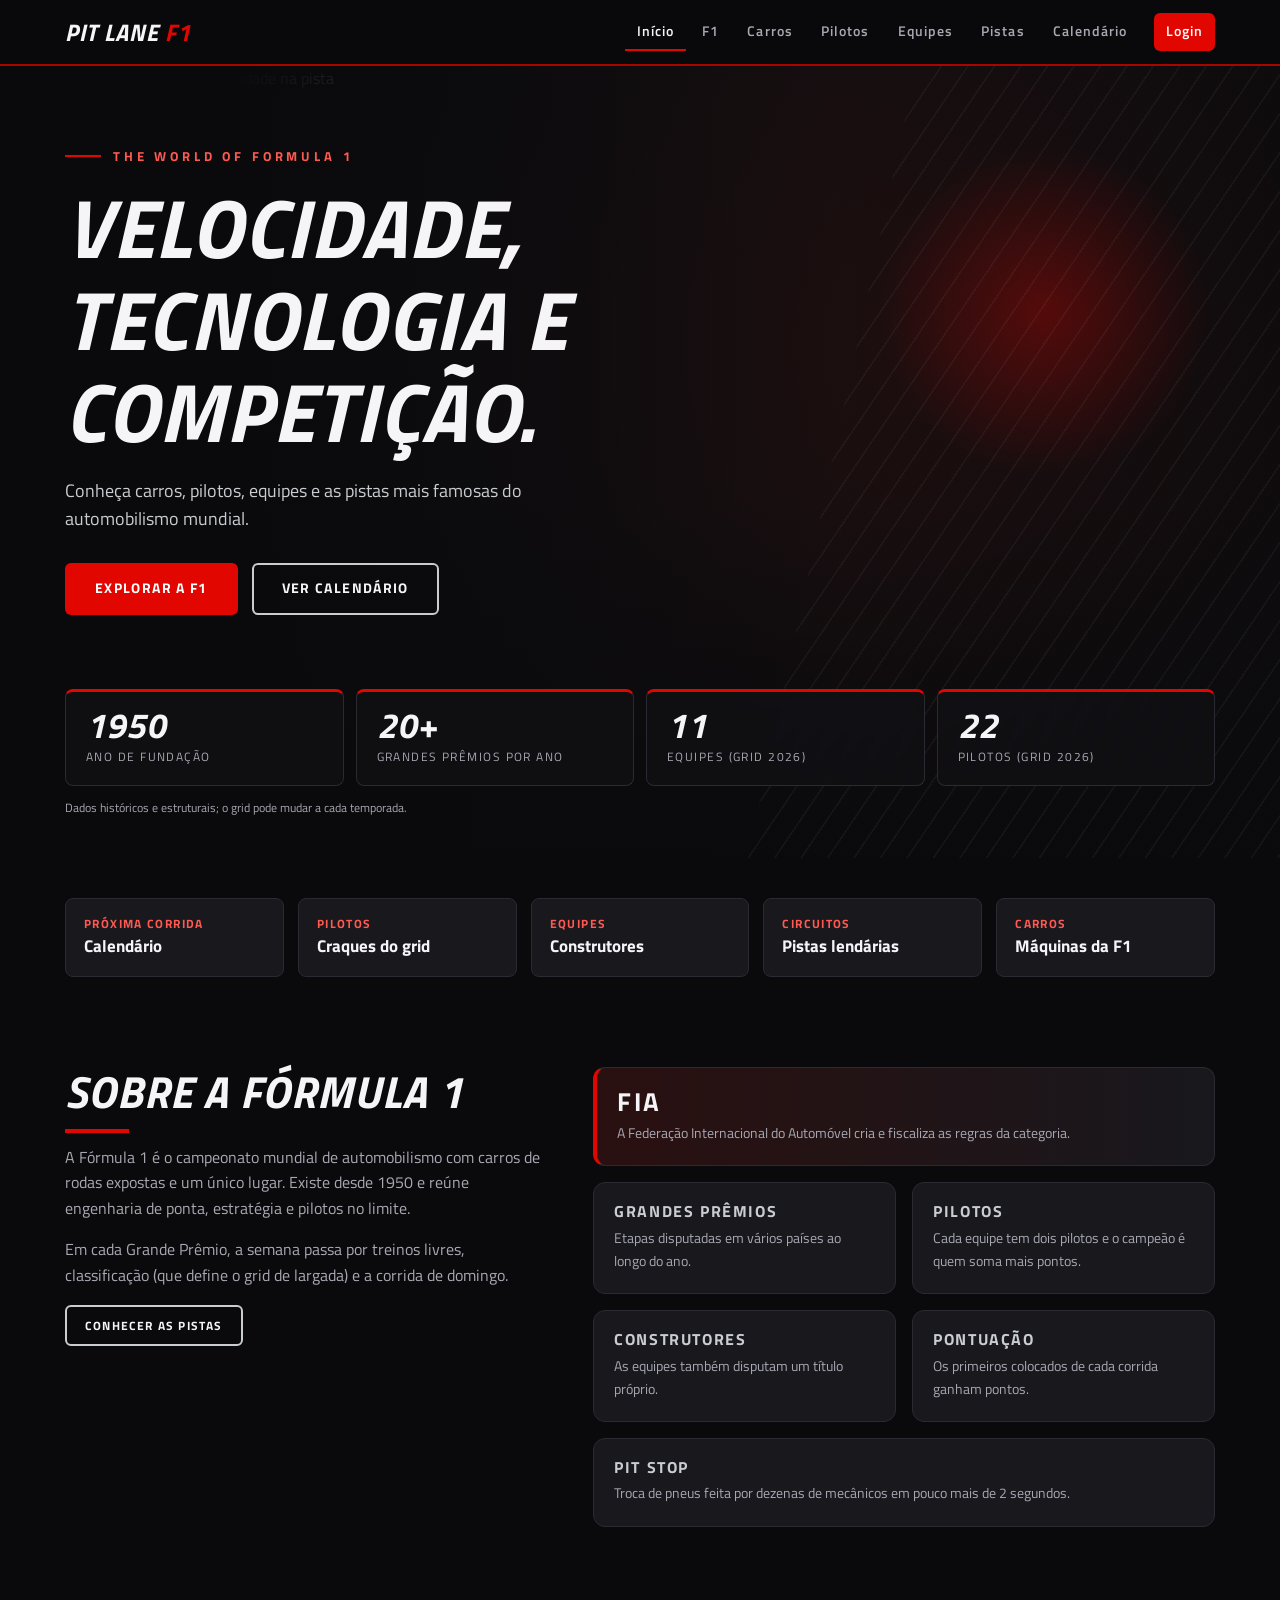
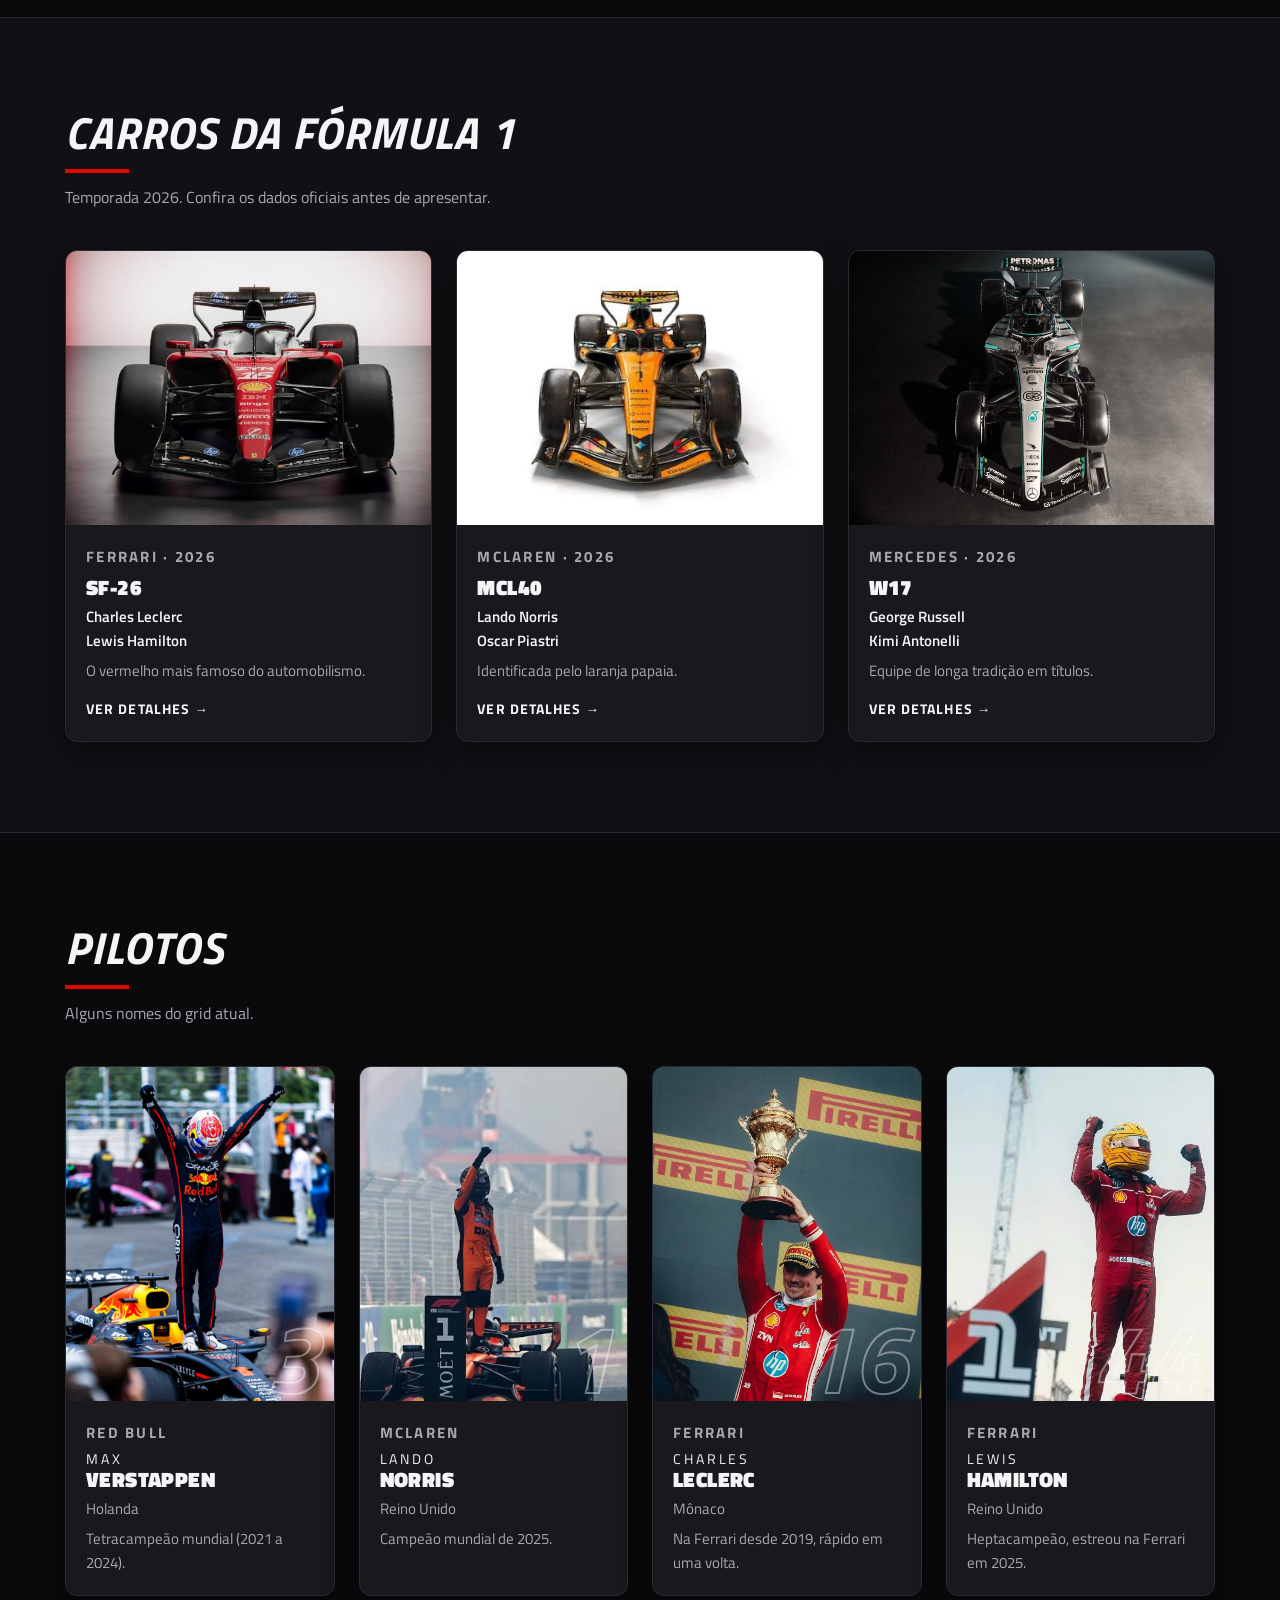
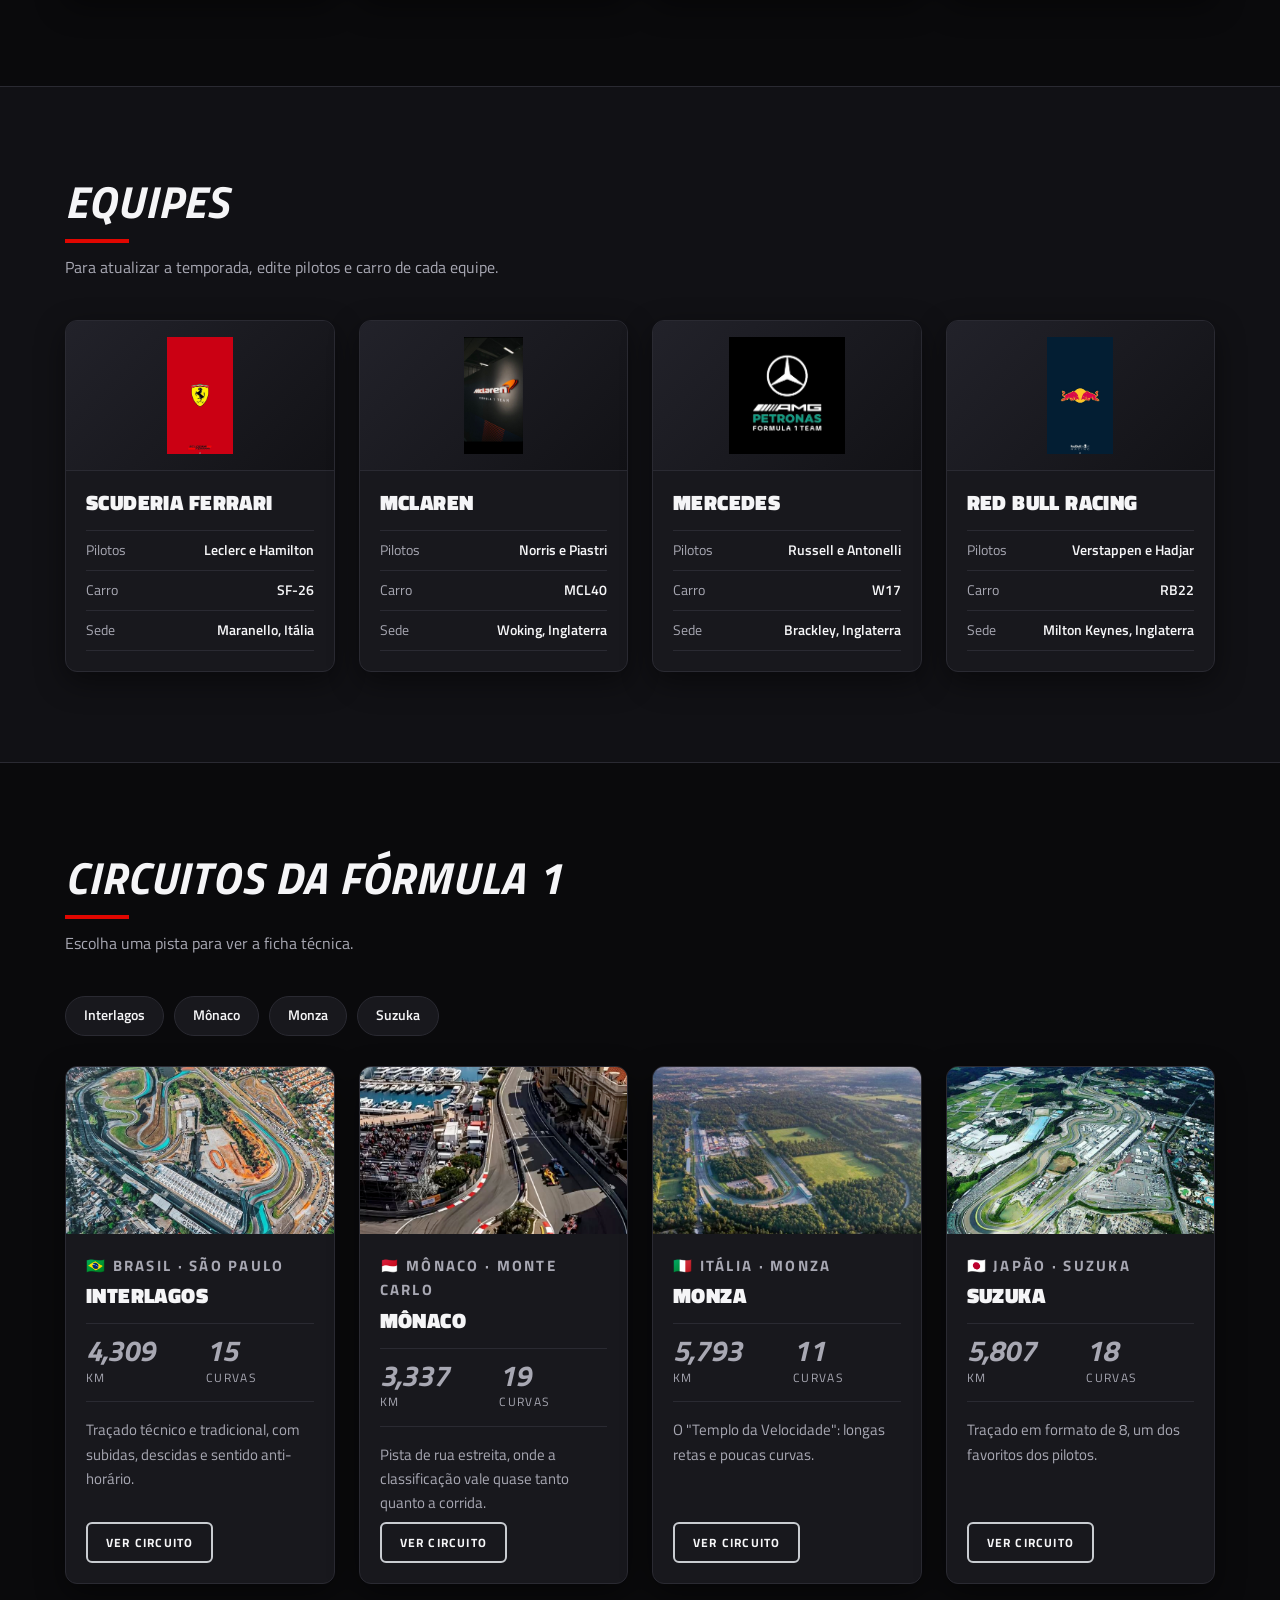
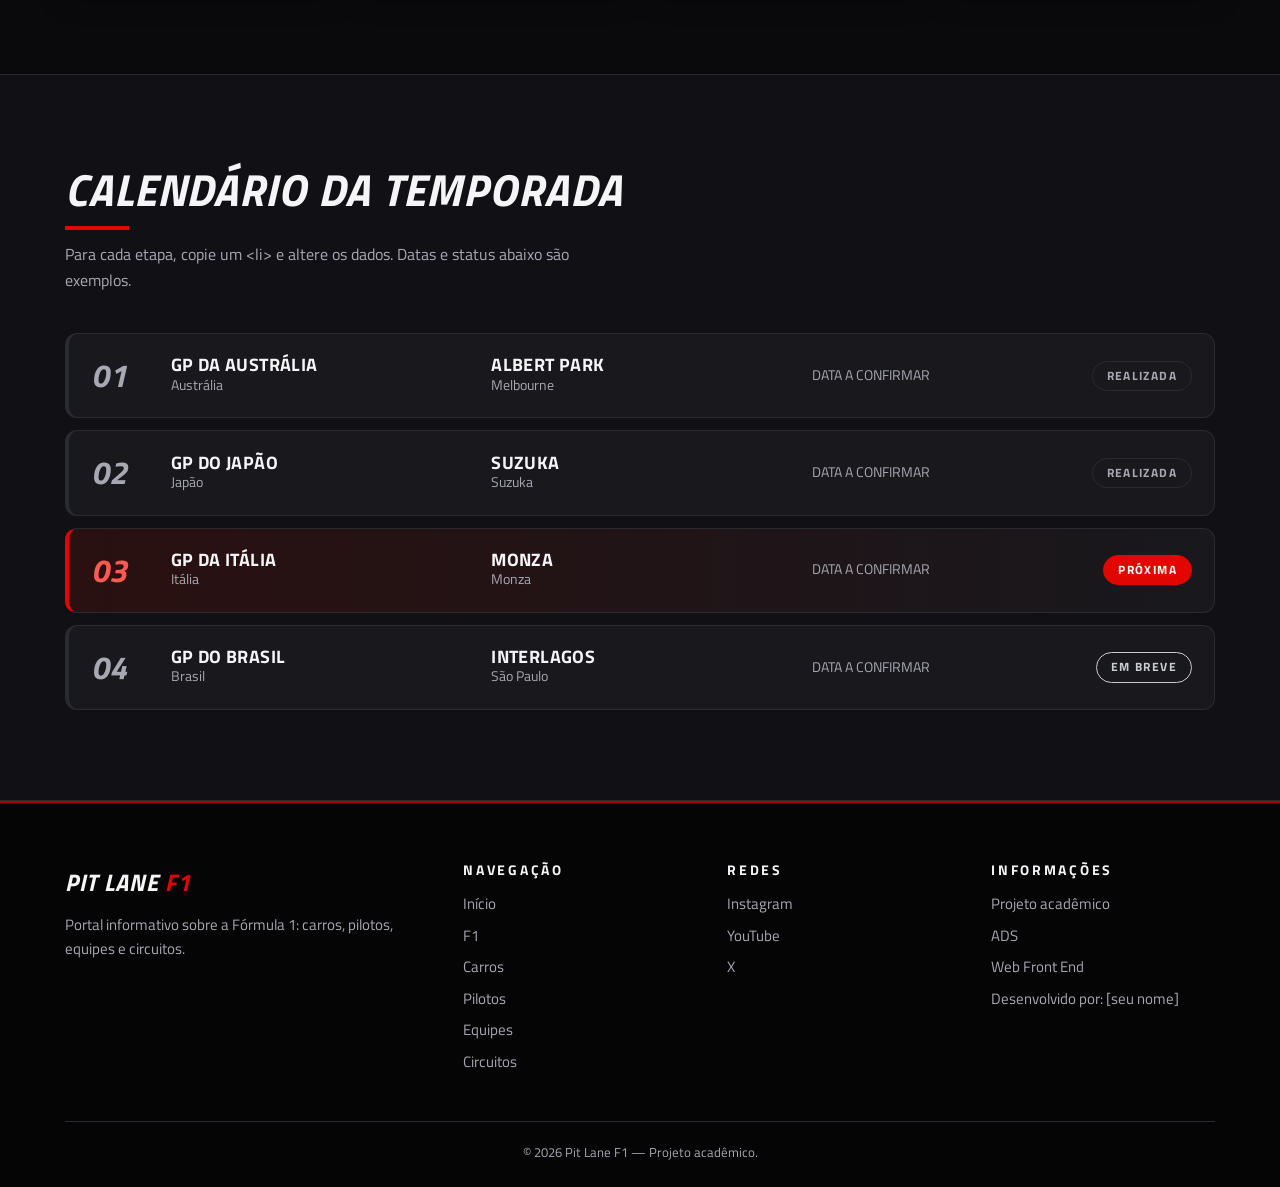
==== commit dcbfbef4: "Adiciona imagens dos traçados dos circuitos no botão Ver circuito" ====
--- a/index.html
+++ b/index.html
@@ -102,7 +102,7 @@
     <div class="grid">
       <article class="card">
         <!-- data-label aparece enquanto não houver foto; a foto entra pela tag <img> -->
-        <div class="media media--car" data-label="SF-26"><img src="/../00/IMAGENS/CARROS/LF-26.jpg" alt="Carro Ferrari SF-26" loading="lazy"></div>
+        <div class="media media--car" data-label="SF-26"><img src="./IMAGENS/CARROS/LF-26.jpg" alt="Carro Ferrari SF-26" loading="lazy"></div>
         <div class="card-body">
           <p class="tag">Ferrari · 2026</p><h3>SF-26</h3>
           <p class="car-pilotos">Charles Leclerc<br>Lewis Hamilton</p>
@@ -111,7 +111,7 @@
         </div>
       </article>
       <article class="card">
-        <div class="media media--car" data-label="MCL40"><img src="/../00/IMAGENS/CARROS/MCL-40.jpg" alt="Carro McLaren MCL40" loading="lazy"></div>
+        <div class="media media--car" data-label="MCL40"><img src="./IMAGENS/CARROS/MCL-40.jpg" alt="Carro McLaren MCL40" loading="lazy"></div>
         <div class="card-body">
           <p class="tag">McLaren · 2026</p><h3>MCL40</h3>
           <p class="car-pilotos">Lando Norris<br>Oscar Piastri</p>
@@ -120,7 +120,7 @@
         </div>
       </article>
       <article class="card">
-        <div class="media media--car" data-label="W17"><img src="/../00/IMAGENS/CARROS/W17.webp" alt="Carro Mercedes W17" loading="lazy"></div>
+        <div class="media media--car" data-label="W17"><img src="./IMAGENS/CARROS/W17.webp" alt="Carro Mercedes W17" loading="lazy"></div>
         <div class="card-body">
           <p class="tag">Mercedes · 2026</p><h3>W17</h3>
           <p class="car-pilotos">George Russell<br>Kimi Antonelli</p>
@@ -141,19 +141,19 @@
     </div>
     <div class="grid">
       <article class="card driver">
-        <div class="media media--driver" data-label="MV"><img src="/../00/IMAGENS/PILOTOS/MV.jpg" alt="Foto de Max Verstappen" loading="lazy"><span class="driver-num">3</span></div>
+        <div class="media media--driver" data-label="MV"><img src="./IMAGENS/PILOTOS/MV.jpg" alt="Foto de Max Verstappen" loading="lazy"><span class="driver-num">3</span></div>
         <div class="card-body"><p class="tag">Red Bull</p><h3><span>Max</span>Verstappen</h3><p>Holanda</p><p>Tetracampeão mundial (2021 a 2024).</p></div>
       </article>
       <article class="card driver">
-        <div class="media media--driver" data-label="LN"><img src="/../00/IMAGENS/PILOTOS/Ld.jpg" alt="Foto de Lando Norris" loading="lazy"><span class="driver-num">1</span></div>
+        <div class="media media--driver" data-label="LN"><img src="./IMAGENS/PILOTOS/Ld.jpg" alt="Foto de Lando Norris" loading="lazy"><span class="driver-num">1</span></div>
         <div class="card-body"><p class="tag">McLaren</p><h3><span>Lando</span>Norris</h3><p>Reino Unido</p><p>Campeão mundial de 2025.</p></div>
       </article>
       <article class="card driver">
-        <div class="media media--driver" data-label="CL"><img src="/../00/IMAGENS/PILOTOS/Cl.jpg" alt="Foto de Charles Leclerc" loading="lazy"><span class="driver-num">16</span></div>
+        <div class="media media--driver" data-label="CL"><img src="./IMAGENS/PILOTOS/Cl.jpg" alt="Foto de Charles Leclerc" loading="lazy"><span class="driver-num">16</span></div>
         <div class="card-body"><p class="tag">Ferrari</p><h3><span>Charles</span>Leclerc</h3><p>Mônaco</p><p>Na Ferrari desde 2019, rápido em uma volta.</p></div>
       </article>
       <article class="card driver">
-        <div class="media media--driver" data-label="LH"><img src="/../00/IMAGENS/PILOTOS/LW.webp" alt="Foto de Lewis Hamilton" loading="lazy"><span class="driver-num">44</span></div>
+        <div class="media media--driver" data-label="LH"><img src="./IMAGENS/PILOTOS/LW.webp" alt="Foto de Lewis Hamilton" loading="lazy"><span class="driver-num">44</span></div>
         <div class="card-body"><p class="tag">Ferrari</p><h3><span>Lewis</span>Hamilton</h3><p>Reino Unido</p><p>Heptacampeão, estreou na Ferrari em 2025.</p></div>
       </article>
     </div>
@@ -170,22 +170,22 @@
     <div class="grid">
       <!-- Logos das equipes: salve em img/equipes/ -->
       <article class="card">
-        <div class="team-logo"><img src="/../00/IMAGENS/MONTADORA/SCUDERIA-FERRARI-F1-TEAM.jpg" alt="Logo da Ferrari" loading="lazy"></div>
+        <div class="team-logo"><img src="./IMAGENS/MONTADORA/SCUDERIA-FERRARI-F1-TEAM.jpg" alt="Logo da Ferrari" loading="lazy"></div>
         <div class="card-body"><h3>Scuderia Ferrari</h3>
           <dl class="dados"><div><dt>Pilotos</dt><dd>Leclerc e Hamilton</dd></div><div><dt>Carro</dt><dd>SF-26</dd></div><div><dt>Sede</dt><dd>Maranello, Itália</dd></div></dl></div>
       </article>
       <article class="card">
-        <div class="team-logo"><img src="/../00/IMAGENS/MONTADORA/MCLAREN-F1-TEAM.jpg" alt="Logo da McLaren" loading="lazy"></div>
+        <div class="team-logo"><img src="./IMAGENS/MONTADORA/MCLAREN-F1-TEAM.jpg" alt="Logo da McLaren" loading="lazy"></div>
         <div class="card-body"><h3>McLaren</h3>
           <dl class="dados"><div><dt>Pilotos</dt><dd>Norris e Piastri</dd></div><div><dt>Carro</dt><dd>MCL40</dd></div><div><dt>Sede</dt><dd>Woking, Inglaterra</dd></div></dl></div>
       </article>
       <article class="card">
-        <div class="team-logo"><img src="/../00/IMAGENS/MONTADORA/AMG-F1-TEAM.jpeg" alt="Logo da Mercedes" loading="lazy"></div>
+        <div class="team-logo"><img src="./IMAGENS/MONTADORA/AMG-F1-TEAM.jpeg" alt="Logo da Mercedes" loading="lazy"></div>
         <div class="card-body"><h3>Mercedes</h3>
           <dl class="dados"><div><dt>Pilotos</dt><dd>Russell e Antonelli</dd></div><div><dt>Carro</dt><dd>W17</dd></div><div><dt>Sede</dt><dd>Brackley, Inglaterra</dd></div></dl></div>
       </article>
       <article class="card">
-        <div class="team-logo"><img src="/../00/IMAGENS/MONTADORA/REDBULL-F1-TEAM.jpg" alt="Logo da Red Bull Racing" loading="lazy"></div>
+        <div class="team-logo"><img src="./IMAGENS/MONTADORA/REDBULL-F1-TEAM.jpg" alt="Logo da Red Bull Racing" loading="lazy"></div>
         <div class="card-body"><h3>Red Bull Racing</h3>
           <dl class="dados"><div><dt>Pilotos</dt><dd>Verstappen e Hadjar</dd></div><div><dt>Carro</dt><dd>RB22</dd></div><div><dt>Sede</dt><dd>Milton Keynes, Inglaterra</dd></div></dl></div>
       </article>
@@ -206,33 +206,76 @@
     </ul>
     <div class="grid">
       <article class="card circuit" id="interlagos">
-        <div class="media" data-label="INTERLAGOS"><img src="/../00/IMAGENS/CIRCUITO/INTERLAGOS.jpg" alt="Autódromo de Interlagos" loading="lazy"></div>
+        <div class="media" data-label="INTERLAGOS"><img src="./IMAGENS/CIRCUITO/INTERLAGOS.jpg" alt="Autódromo de Interlagos" loading="lazy"></div>
         <div class="card-body"><p class="tag">🇧🇷 Brasil · São Paulo</p><h3>Interlagos</h3>
           <div class="ficha"><p><strong>4,309</strong><span>km</span></p><p><strong>15</strong><span>curvas</span></p></div>
           <p>Traçado técnico e tradicional, com subidas, descidas e sentido anti-horário.</p>
-          <a href="#calendario" class="btn btn-outline btn-sm">Ver circuito</a></div>
+          <a href="#tracado-interlagos" class="btn btn-outline btn-sm">Ver circuito</a></div>
       </article>
       <article class="card circuit" id="monaco">
-        <div class="media" data-label="MÔNACO"><img src="/../00/IMAGENS/CIRCUITO/MONACO.jpg" alt="Circuito de Mônaco" loading="lazy"></div>
+        <div class="media" data-label="MÔNACO"><img src="./IMAGENS/CIRCUITO/MONACO.jpg" alt="Circuito de Mônaco" loading="lazy"></div>
         <div class="card-body"><p class="tag">🇲🇨 Mônaco · Monte Carlo</p><h3>Mônaco</h3>
           <div class="ficha"><p><strong>3,337</strong><span>km</span></p><p><strong>19</strong><span>curvas</span></p></div>
           <p>Pista de rua estreita, onde a classificação vale quase tanto quanto a corrida.</p>
-          <a href="#calendario" class="btn btn-outline btn-sm">Ver circuito</a></div>
+          <a href="#tracado-monaco" class="btn btn-outline btn-sm">Ver circuito</a></div>
       </article>
       <article class="card circuit" id="monza">
-        <div class="media" data-label="MONZA"><img src="/../00/IMAGENS/CIRCUITO/MONZA.jpg" alt="Autódromo de Monza" loading="lazy"></div>
+        <div class="media" data-label="MONZA"><img src="./IMAGENS/CIRCUITO/MONZA.jpg" alt="Autódromo de Monza" loading="lazy"></div>
         <div class="card-body"><p class="tag">🇮🇹 Itália · Monza</p><h3>Monza</h3>
           <div class="ficha"><p><strong>5,793</strong><span>km</span></p><p><strong>11</strong><span>curvas</span></p></div>
           <p>O "Templo da Velocidade": longas retas e poucas curvas.</p>
-          <a href="#calendario" class="btn btn-outline btn-sm">Ver circuito</a></div>
+          <a href="#tracado-monza" class="btn btn-outline btn-sm">Ver circuito</a></div>
       </article>
       <article class="card circuit" id="suzuka">
-        <div class="media" data-label="SUZUKA"><img src="/../00/IMAGENS/CIRCUITO/SUZUKA.jpg" alt="Circuito de Suzuka" loading="lazy"></div>
+        <div class="media" data-label="SUZUKA"><img src="./IMAGENS/CIRCUITO/SUZUKA.jpg" alt="Circuito de Suzuka" loading="lazy"></div>
         <div class="card-body"><p class="tag">🇯🇵 Japão · Suzuka</p><h3>Suzuka</h3>
           <div class="ficha"><p><strong>5,807</strong><span>km</span></p><p><strong>18</strong><span>curvas</span></p></div>
           <p>Traçado em formato de 8, um dos favoritos dos pilotos.</p>
-          <a href="#calendario" class="btn btn-outline btn-sm">Ver circuito</a></div>
-      </article>
+          <a href="#tracado-suzuka" class="btn btn-outline btn-sm">Ver circuito</a></div>
+      </article>
+    </div>
+
+    <!-- TRAÇADOS (só HTML + CSS): o botão "Ver circuito" aponta para o id da janela e o CSS usa :target para abrir.
+         A imagem do traçado entra pela tag <img>: salve em IMAGENS/TRACADOS/NOME.png (ou ajuste o src abaixo) -->
+    <div class="tracado" id="tracado-interlagos" role="dialog" aria-labelledby="tracado-interlagos-titulo">
+      <a href="#interlagos" class="tracado-fundo" aria-label="Fechar traçado"></a>
+      <div class="tracado-caixa">
+        <a href="#interlagos" class="tracado-fechar" aria-label="Fechar traçado">✕</a>
+        <p class="tag">🇧🇷 Brasil · São Paulo</p>
+        <h3 id="tracado-interlagos-titulo">Traçado de Interlagos</h3>
+        <img class="pista" src="./IMAGENS/TRAÇADO/TRAÇADO_INTERLAGOS.png" alt="Traçado do circuito de Interlagos" loading="lazy">
+        <p class="nota">Imagem ilustrativa do traçado, sem escala.</p>
+      </div>
+    </div>
+    <div class="tracado" id="tracado-monaco" role="dialog" aria-labelledby="tracado-monaco-titulo">
+      <a href="#monaco" class="tracado-fundo" aria-label="Fechar traçado"></a>
+      <div class="tracado-caixa">
+        <a href="#monaco" class="tracado-fechar" aria-label="Fechar traçado">✕</a>
+        <p class="tag">🇲🇨 Mônaco · Monte Carlo</p>
+        <h3 id="tracado-monaco-titulo">Traçado de Mônaco</h3>
+        <img class="pista" src="./IMAGENS/TRAÇADO/TRAÇADO_MONACO.jpg" alt="Traçado do circuito de Mônaco" loading="lazy">
+        <p class="nota">Imagem ilustrativa do traçado, sem escala.</p>
+      </div>
+    </div>
+    <div class="tracado" id="tracado-monza" role="dialog" aria-labelledby="tracado-monza-titulo">
+      <a href="#monza" class="tracado-fundo" aria-label="Fechar traçado"></a>
+      <div class="tracado-caixa">
+        <a href="#monza" class="tracado-fechar" aria-label="Fechar traçado">✕</a>
+        <p class="tag">🇮🇹 Itália · Monza</p>
+        <h3 id="tracado-monza-titulo">Traçado de Monza</h3>
+        <img class="pista" src="./IMAGENS/TRAÇADO/TRAÇADO_MONZA.png" alt="Traçado do circuito de Monza" loading="lazy">
+        <p class="nota">Imagem ilustrativa do traçado, sem escala.</p>
+      </div>
+    </div>
+    <div class="tracado" id="tracado-suzuka" role="dialog" aria-labelledby="tracado-suzuka-titulo">
+      <a href="#suzuka" class="tracado-fundo" aria-label="Fechar traçado"></a>
+      <div class="tracado-caixa">
+        <a href="#suzuka" class="tracado-fechar" aria-label="Fechar traçado">✕</a>
+        <p class="tag">🇯🇵 Japão · Suzuka</p>
+        <h3 id="tracado-suzuka-titulo">Traçado de Suzuka</h3>
+        <img class="pista" src="./IMAGENS/TRAÇADO/TRAÇADO_SUZUKA.webp" alt="Traçado do circuito de Suzuka" loading="lazy">
+        <p class="nota">Imagem ilustrativa do traçado, sem escala.</p>
+      </div>
     </div>
   </div>
 </section>
--- a/style.css
+++ b/style.css
@@ -191,12 +191,12 @@
 .driver h3 span{display:block;font-size:.9rem;font-weight:400;letter-spacing:.2em}
 
 /* ===== 11. EQUIPES ===== */
-.team-logo{display:grid;place-items:center;height:110px;background:linear-gradient(135deg,#22222a,#121216);border-bottom:1px solid var(--border)}
+.team-logo{position:relative;overflow:hidden;height:150px;background:linear-gradient(135deg,#22222a,#121216);border-bottom:1px solid var(--border)}
 /* LOGOS DAS EQUIPES: diferente das fotos, o logo NUNCA pode ser cortado, por isso object-fit:contain
    (a imagem inteira cabe no limite, sem deformar). max-height:64px mantém os logos com altura parecida
    e max-width deixa 16px de folga de cada lado para logos muito largos não encostarem na borda do card. */
-.team-logo img{width:auto;height:auto;max-width:calc(100% - 32px);max-height:64px;object-fit:contain}
-.team-logo span{font-size:2.2rem;font-weight:900;font-style:italic;letter-spacing:.08em;color:var(--metal)}
+.team-logo img{position:absolute;inset:16px;width:calc(100% - 32px);height:calc(100% - 32px);max-width:none;object-fit:contain}
+.team-logo span{font-size:2.2rem;font-weight:1500;font-style:italic;letter-spacing:.08em;color:var(--metal)}
 
 /* ===== 12. CIRCUITOS ===== */
 .chips{display:flex;flex-wrap:wrap;gap:10px;margin-bottom:30px}
@@ -210,6 +210,25 @@
 .ficha strong{display:block;font-size:1.8rem;font-weight:900;font-style:italic;line-height:1}
 .ficha span{font-size:.72rem;letter-spacing:.12em;text-transform:uppercase;color:var(--text-secondary)}
 .circuit .btn{align-self:flex-start;margin-top:auto}
+
+/* ===== 12b. TRAÇADO DO CIRCUITO (sem JavaScript) =====
+   O botão "Ver circuito" leva para #tracado-nome. Enquanto não for o alvo, a janela fica com display:none;
+   quando vira :target ela aparece.
+   Dentro da janela, a imagem do traçado é uma tag <img class="pista"> (object-fit:contain mostra a imagem inteira, sem cortar). */
+.tracado{display:none;position:fixed;inset:0;z-index:100;place-items:center;padding:20px}
+.tracado:target{display:grid}
+body:has(.tracado:target){overflow:hidden} /* trava a rolagem da página enquanto a janela está aberta */
+.tracado-fundo{position:absolute;inset:0;background:rgba(0,0,0,.82);animation:tracado-fundo .3s ease both}
+.tracado-caixa{position:relative;width:min(100%,640px);max-height:100%;overflow:auto;padding:28px;background:var(--bg-card);border:1px solid var(--border);border-top:3px solid var(--accent);border-radius:var(--radius);box-shadow:var(--shadow);animation:tracado-entra .4s ease both}
+.tracado-caixa h3{margin-bottom:0}
+.tracado-fechar{position:absolute;top:10px;right:12px;display:grid;place-items:center;width:36px;height:36px;border-radius:50%;font-size:1.1rem;color:var(--text-secondary);transition:background var(--ease),color var(--ease)}
+.tracado-fechar:hover{background:var(--accent);color:#fff}
+.pista{display:block;width:100%;height:auto;max-height:60vh;margin:18px 0 8px;object-fit:contain;border-radius:calc(var(--radius) / 2)}
+@keyframes tracado-fundo{from{opacity:0}}
+@keyframes tracado-entra{from{opacity:0;transform:translateY(20px) scale(.96)}}
+@media (prefers-reduced-motion:reduce){ /* quem pede menos movimento vê o traçado pronto, sem animar */
+  .tracado-fundo,.tracado-caixa{animation:none}
+}
 
 /* ===== 13. CALENDÁRIO ===== */
 .calendario{display:grid;gap:12px}
